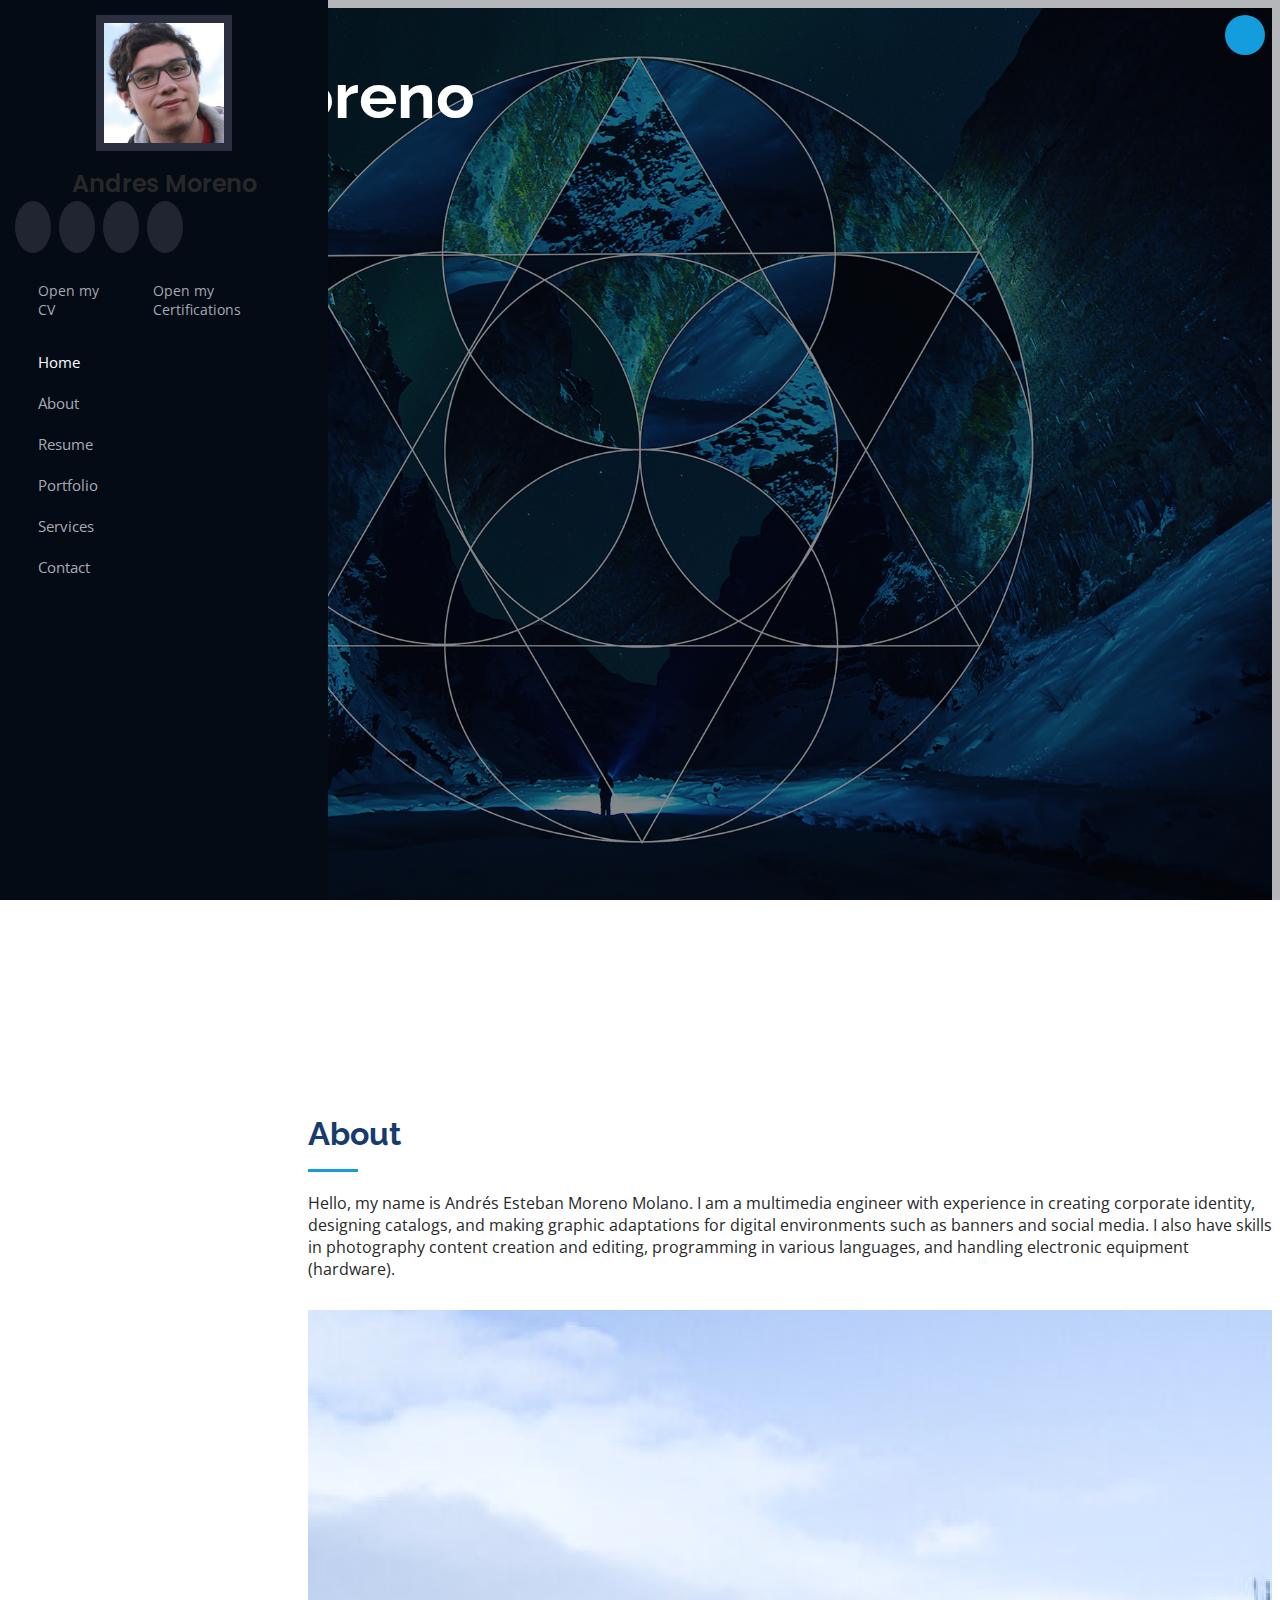
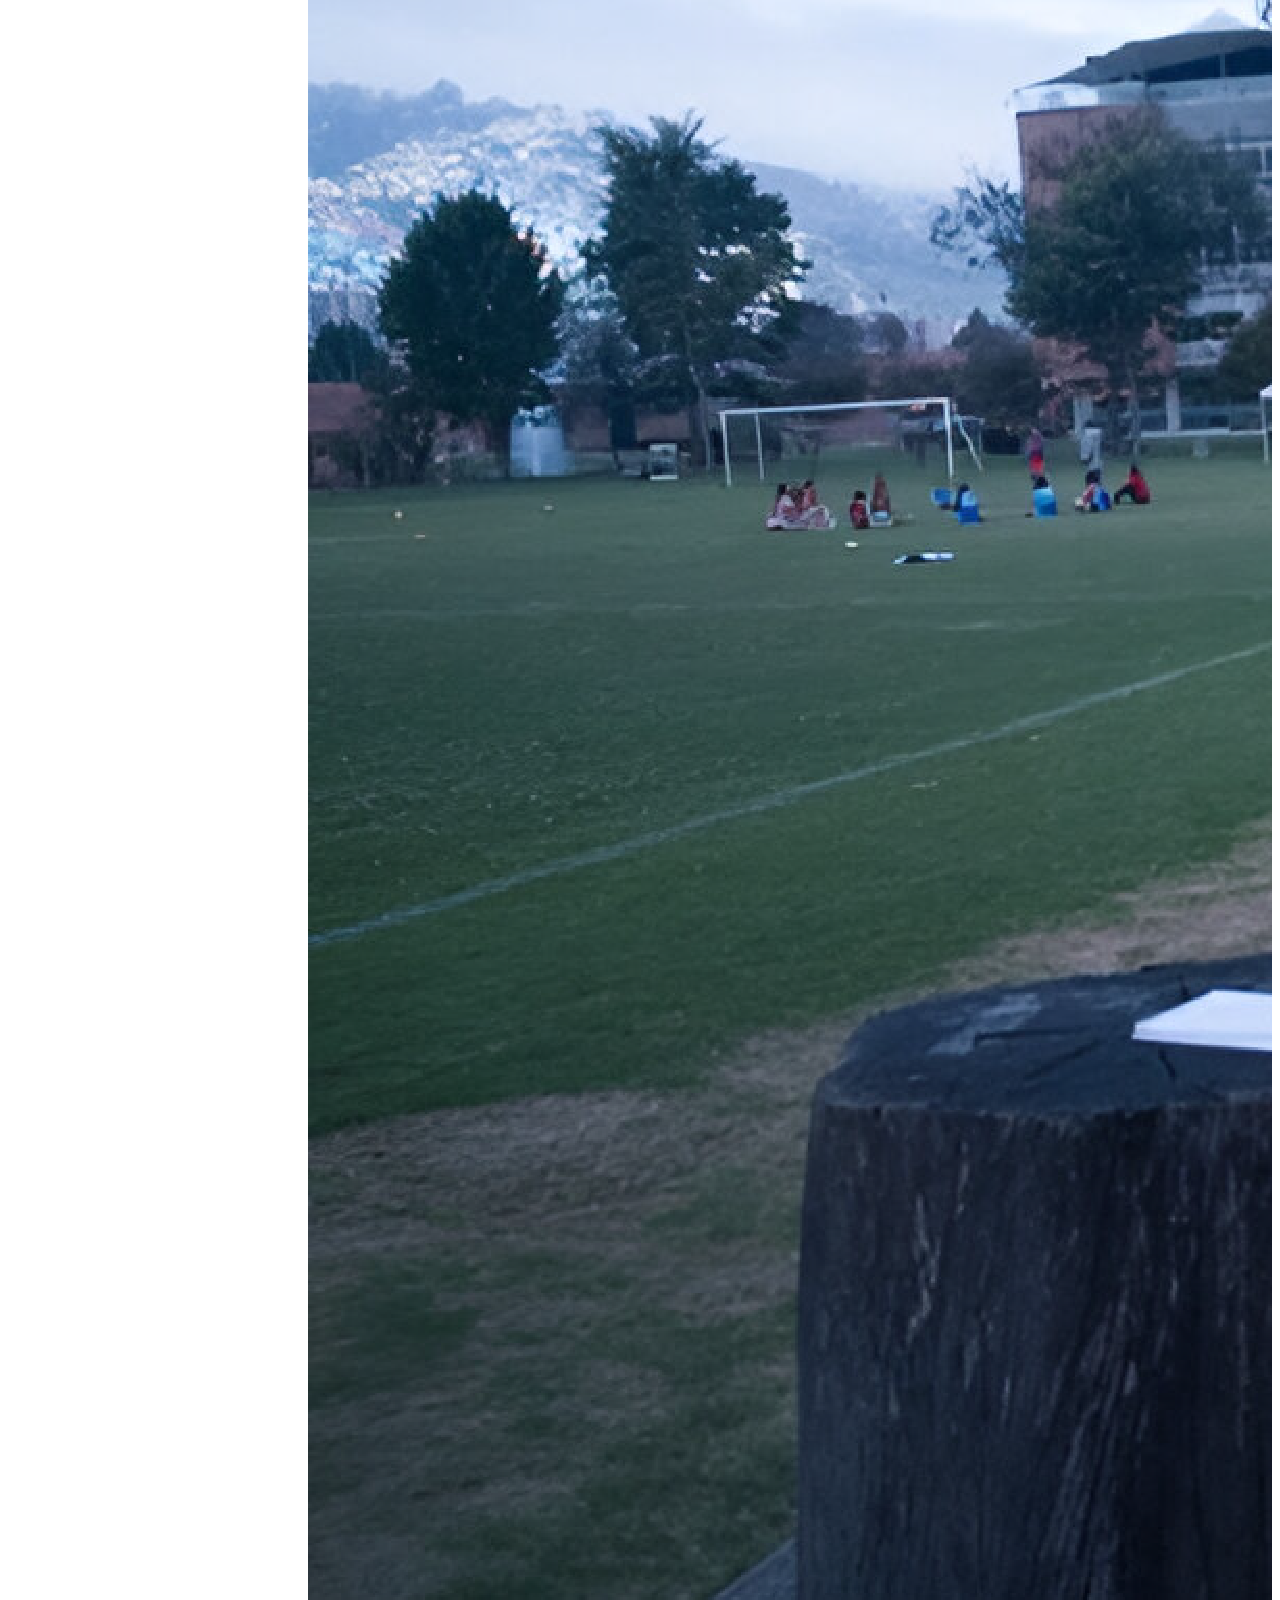
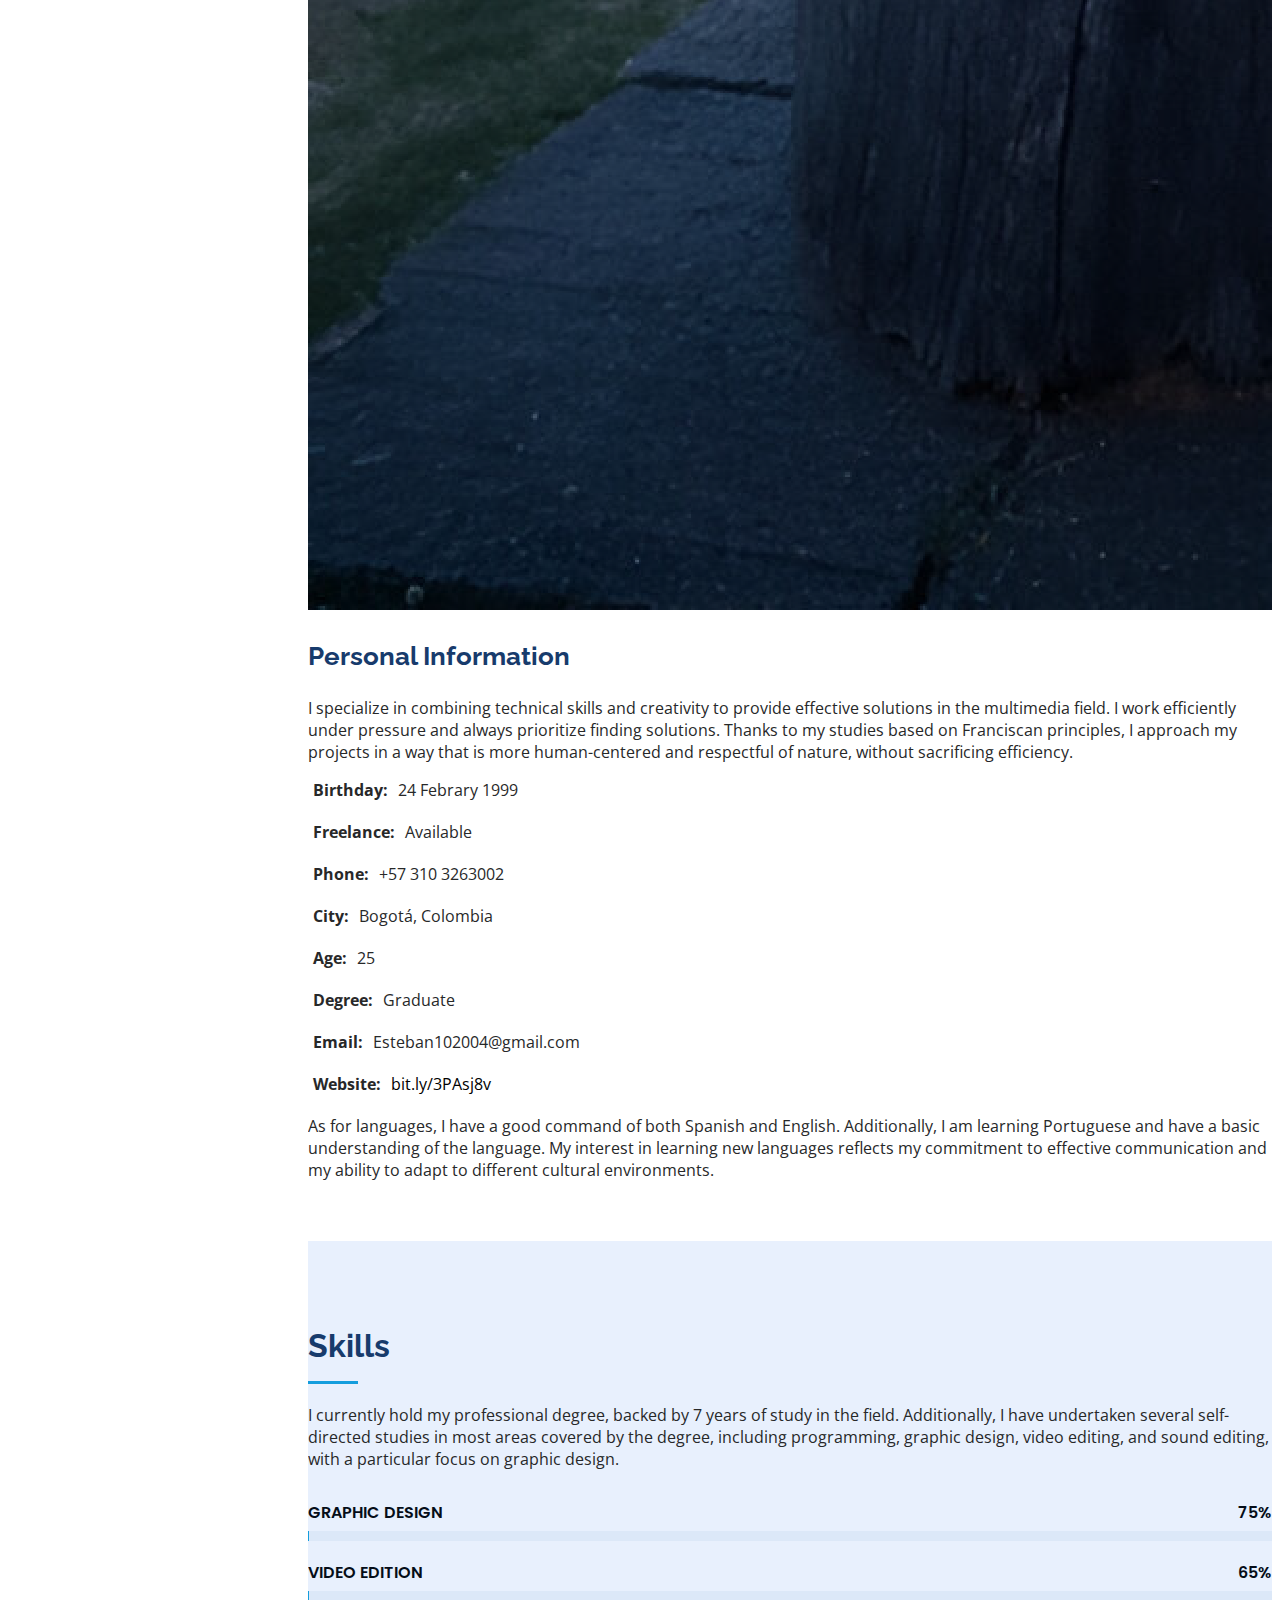
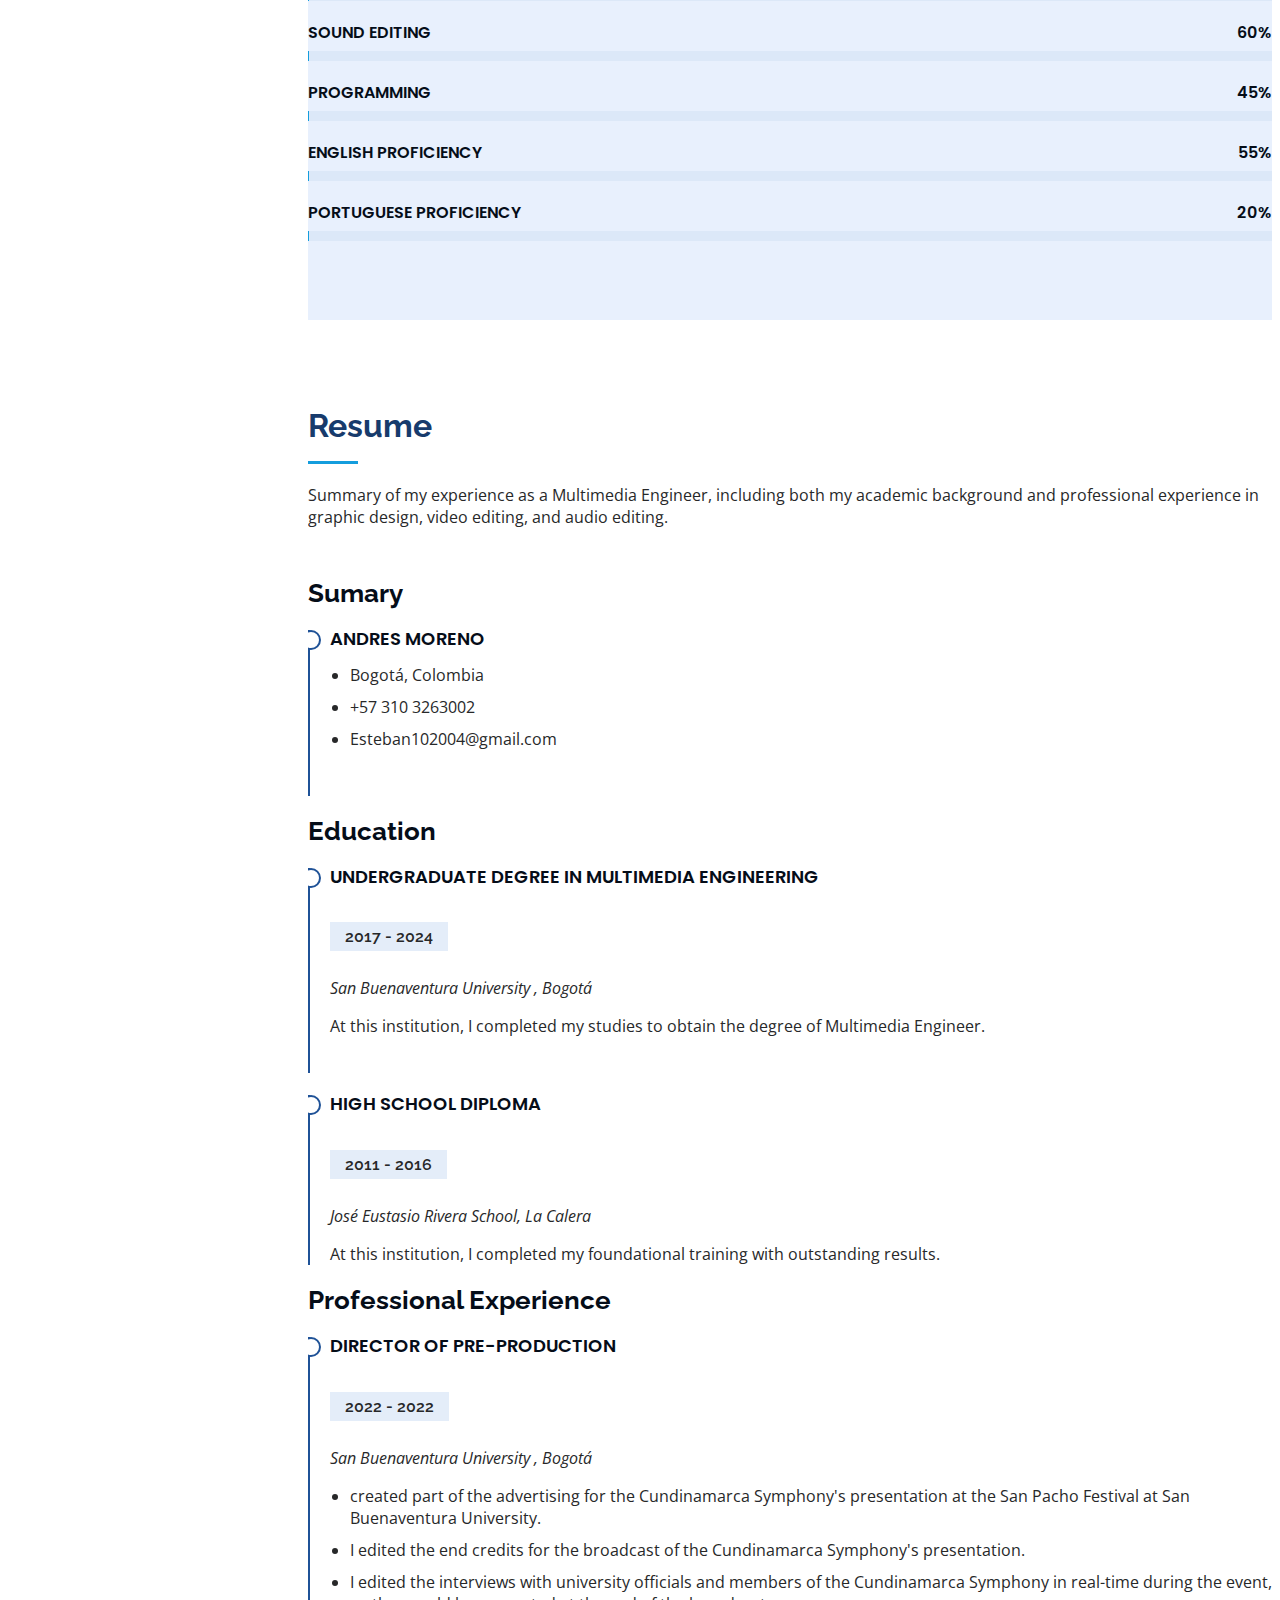
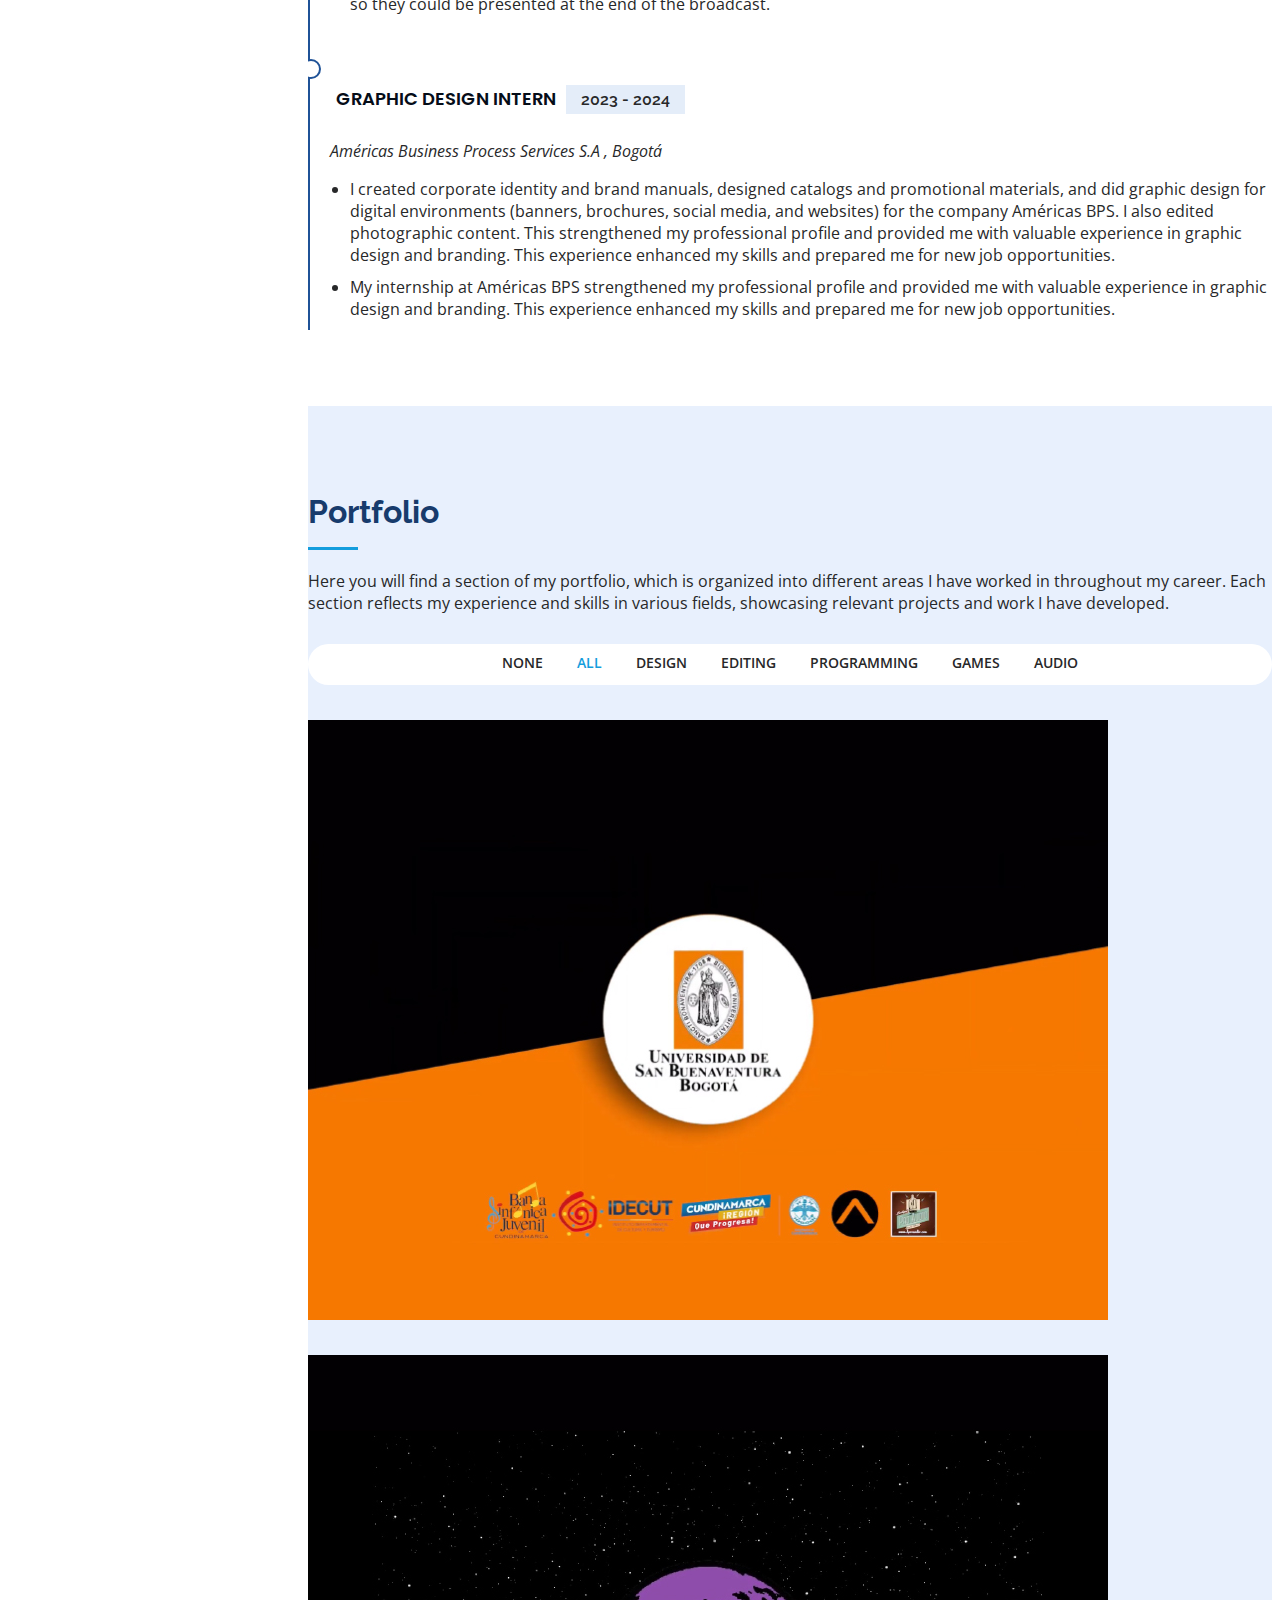
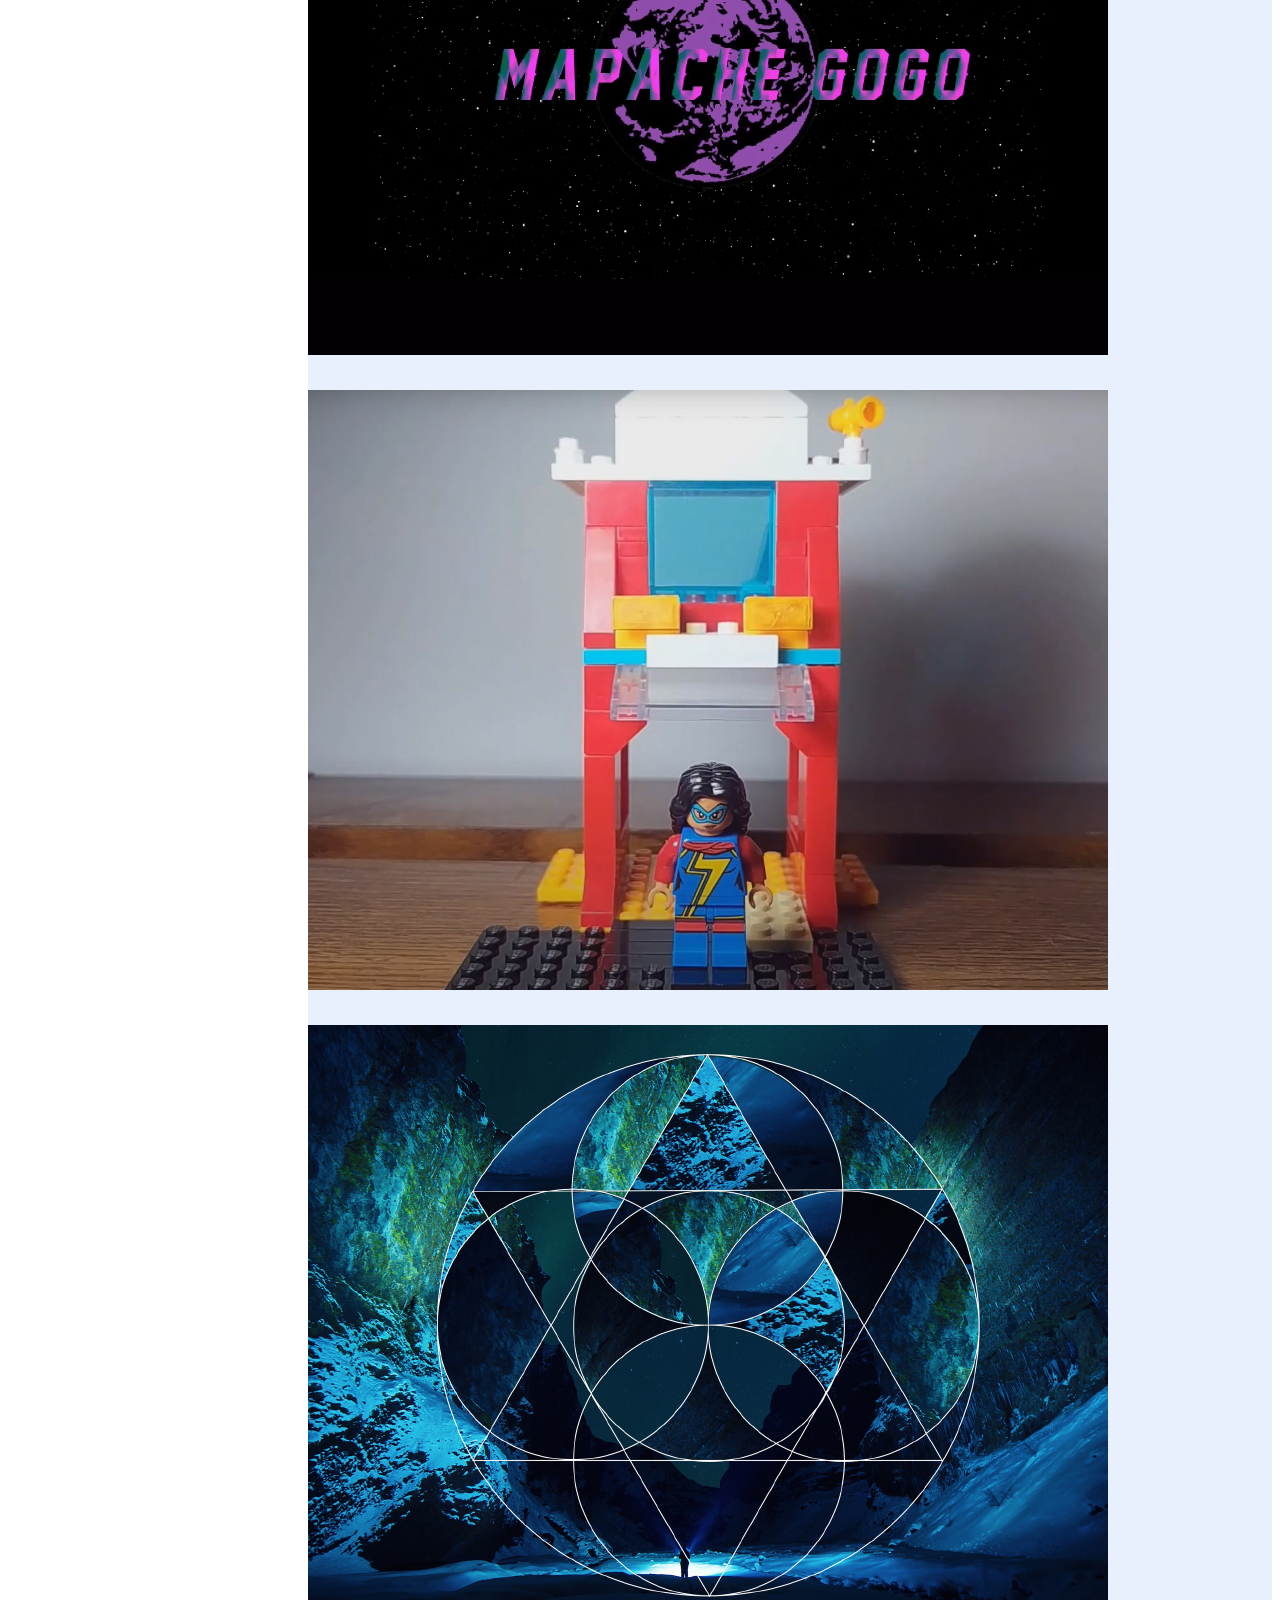
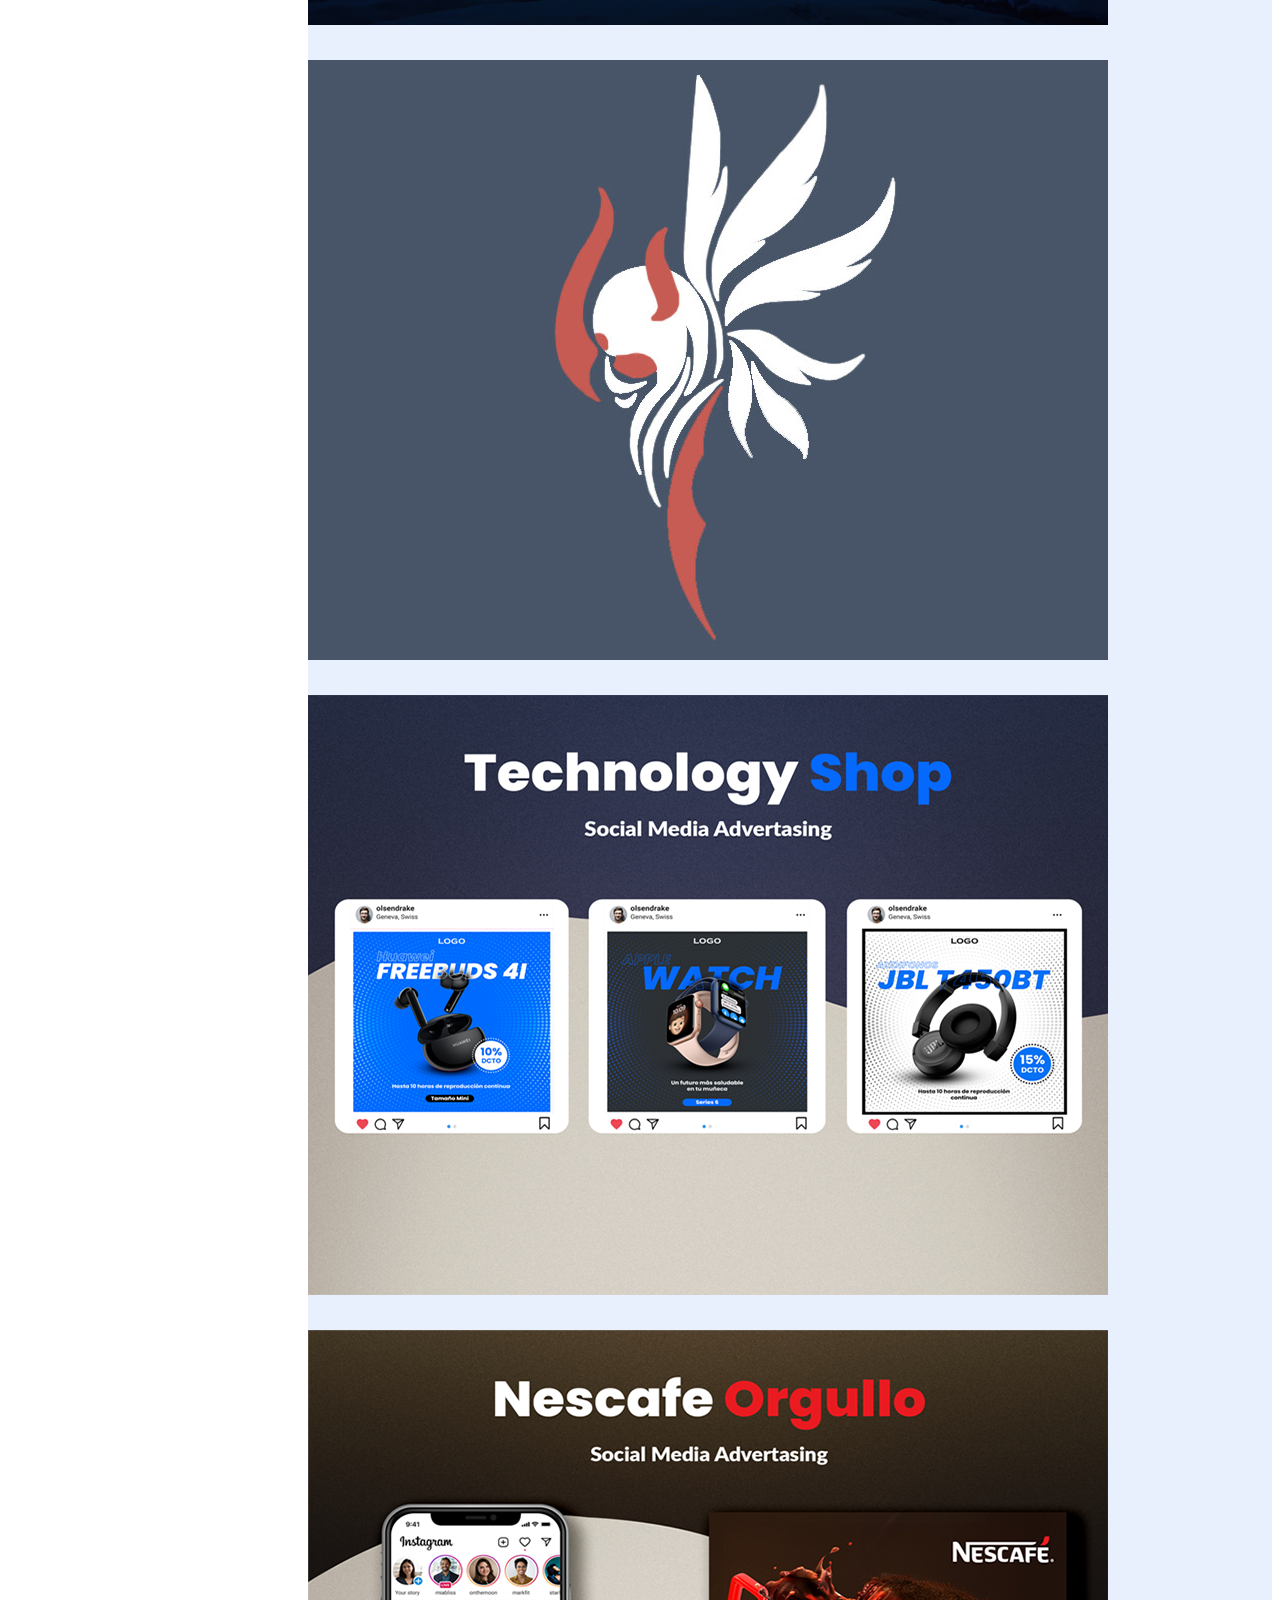
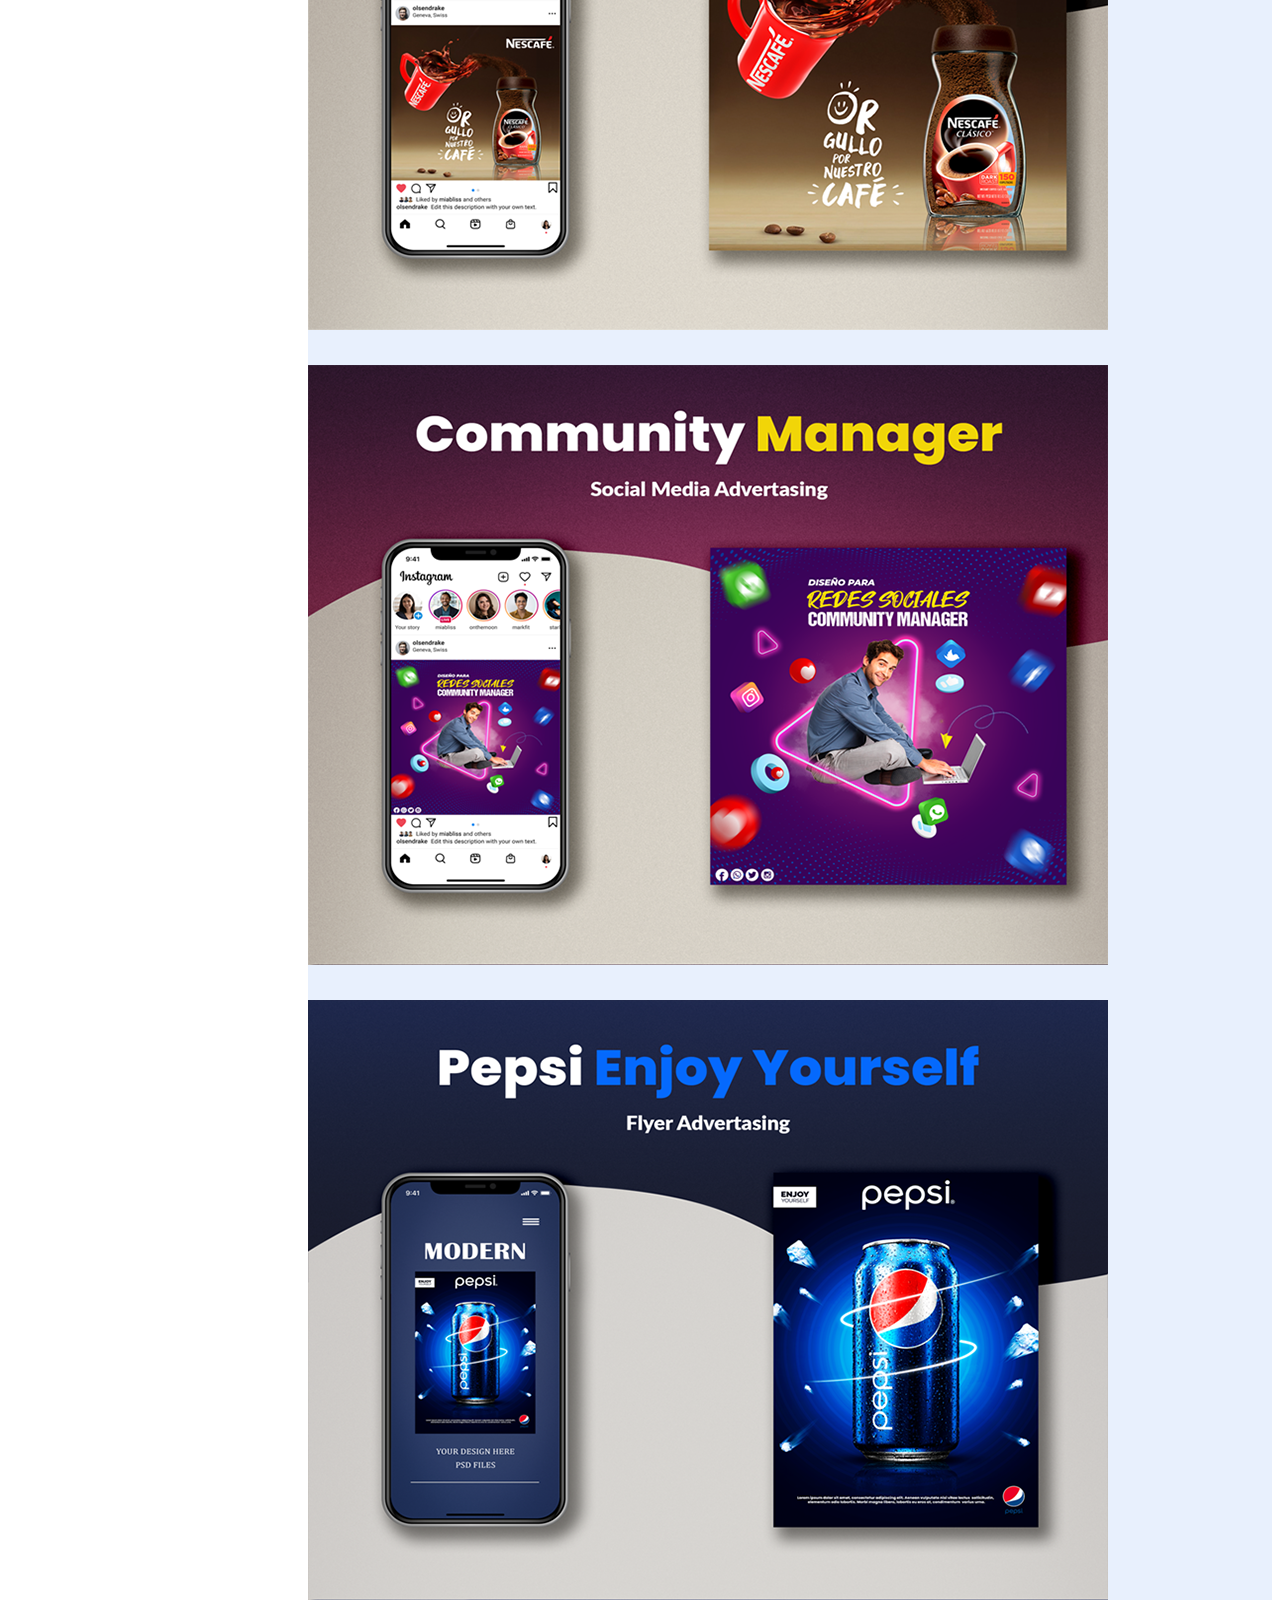
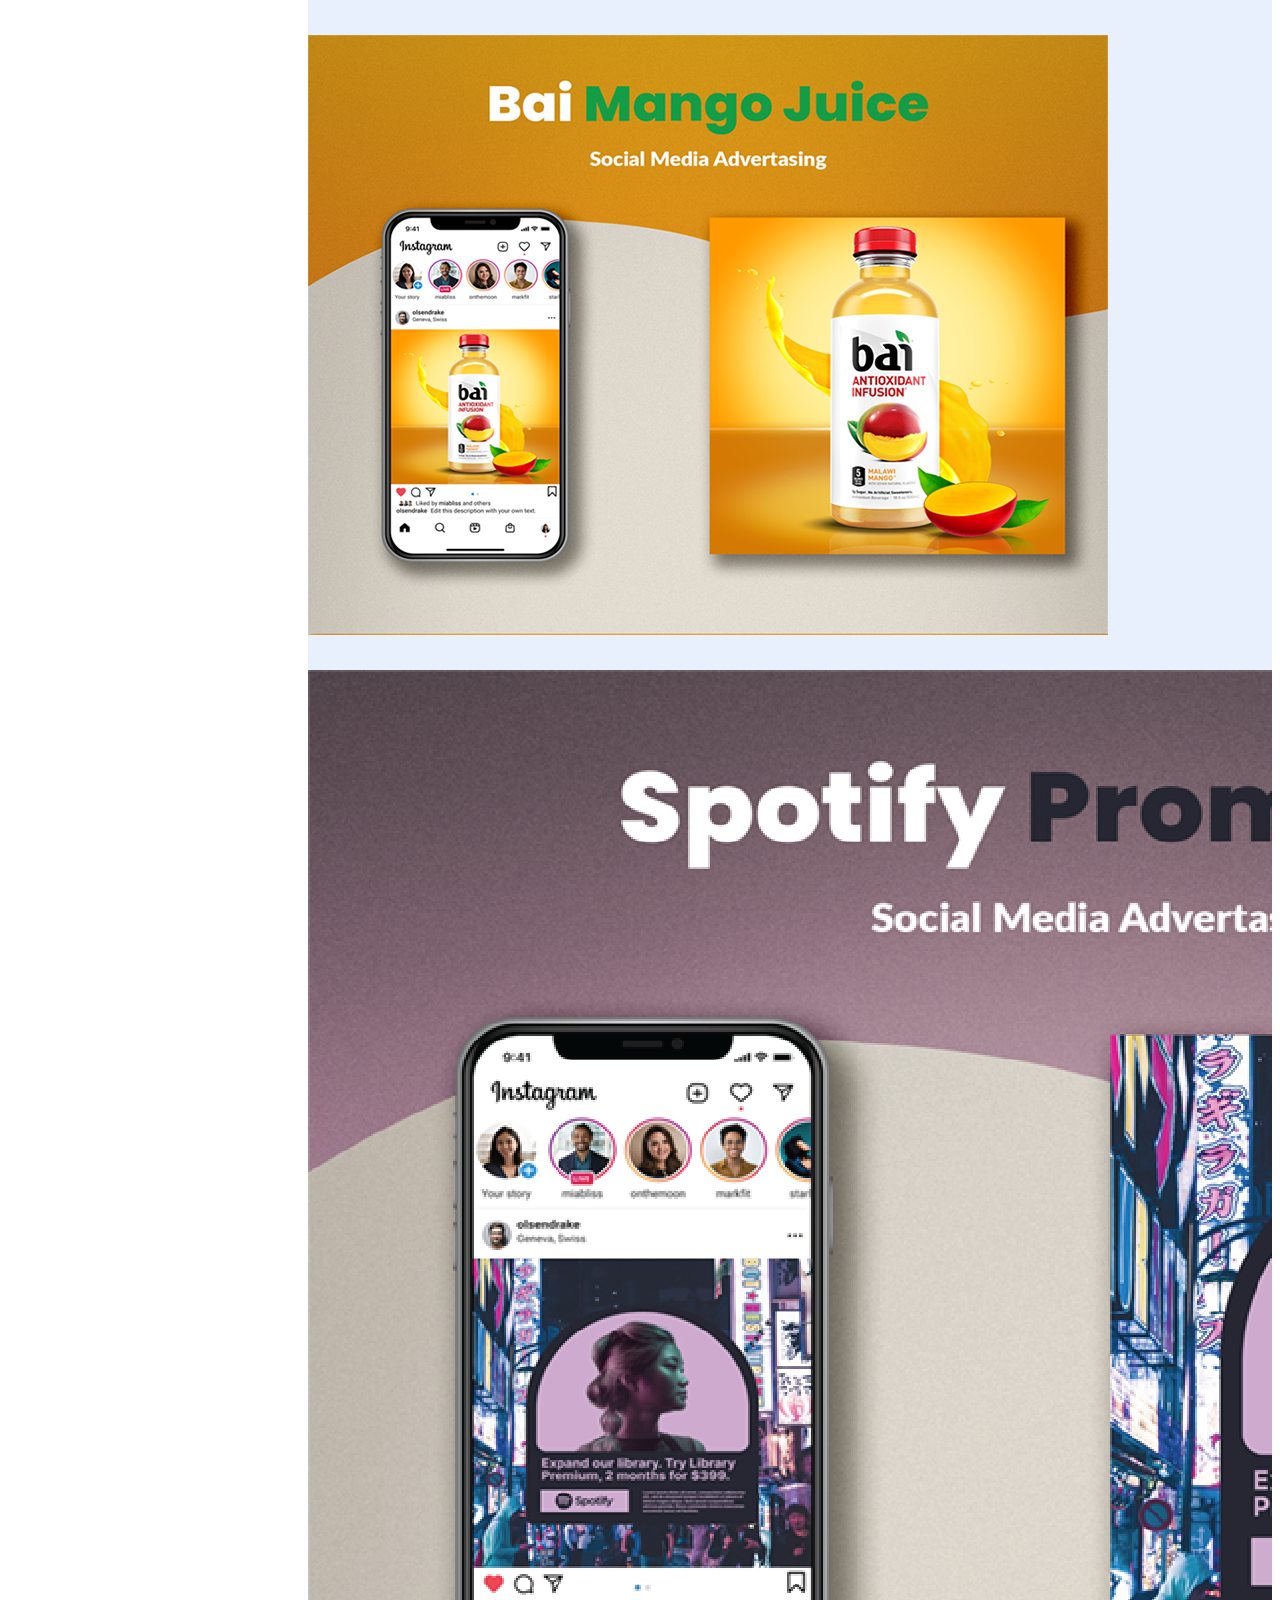
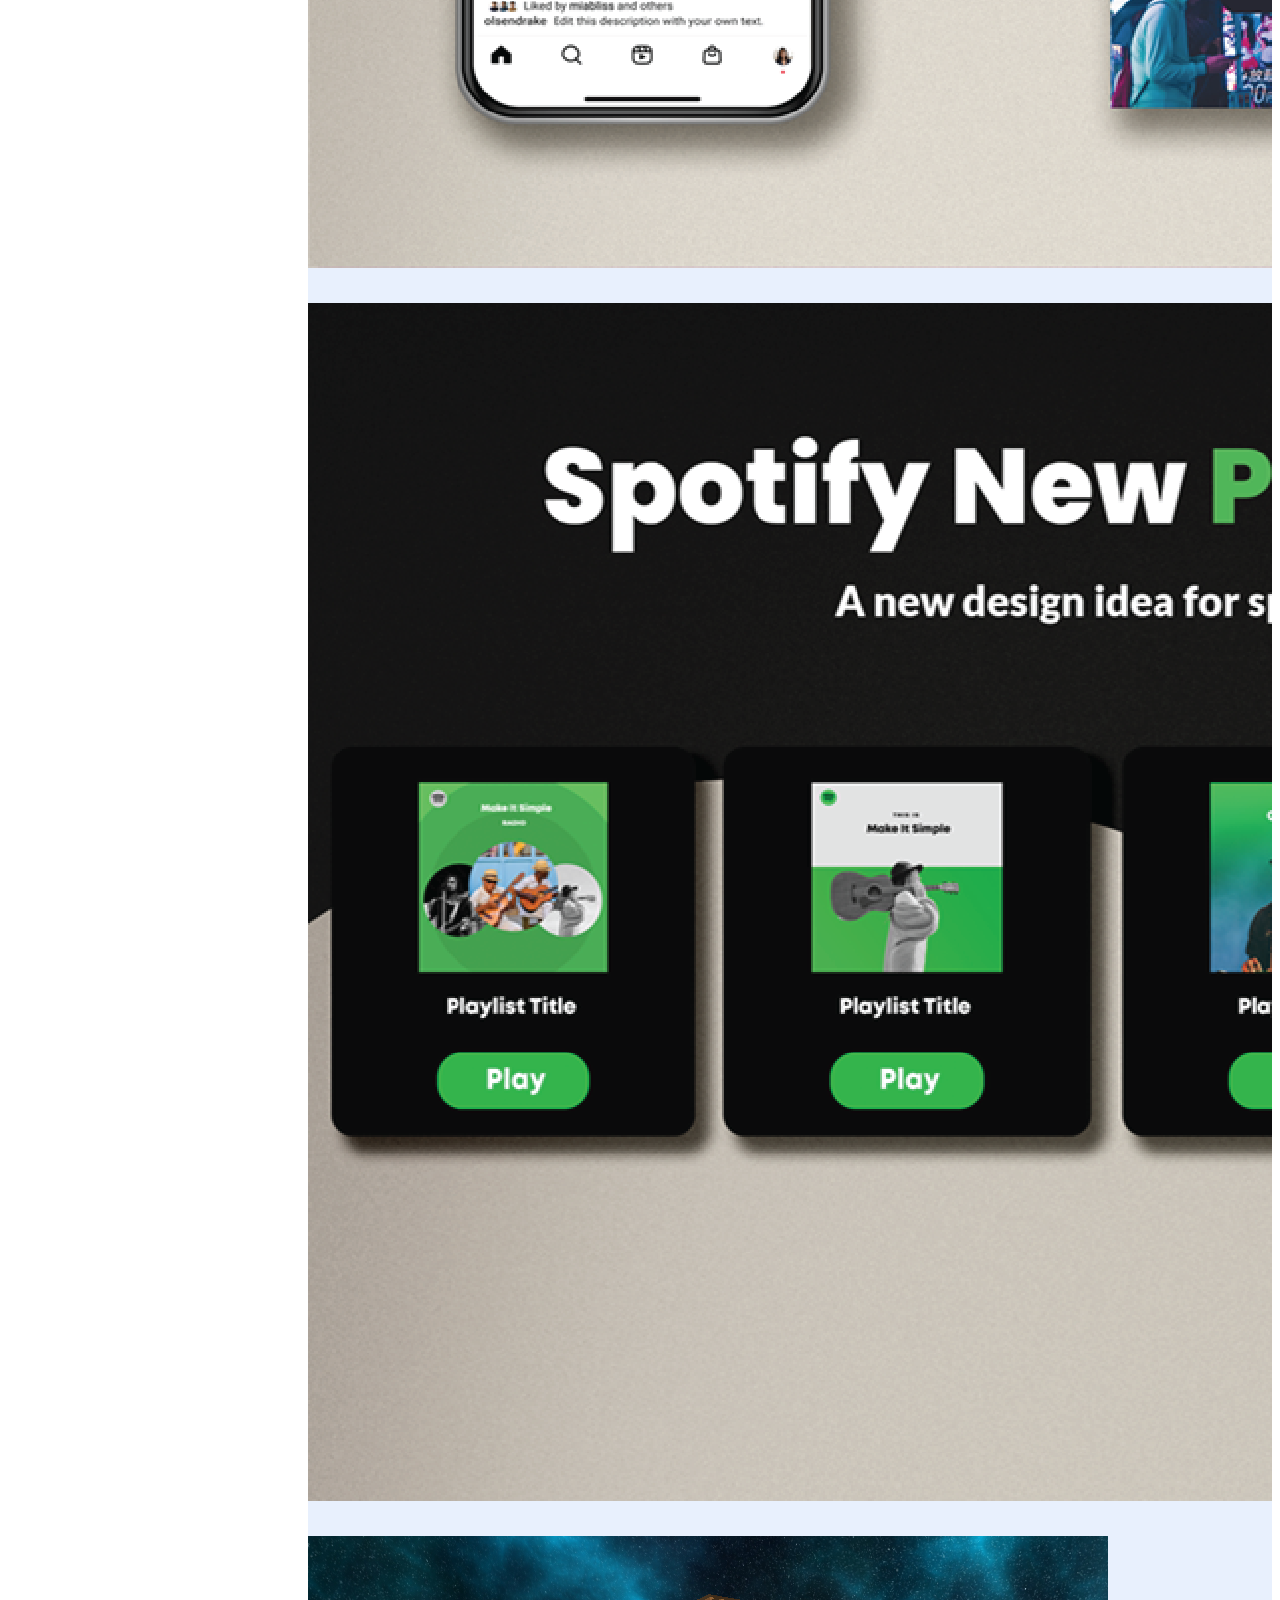
==== index.html @ f9353254 "Add files via upload" ====
<!DOCTYPE html>
<html lang="en">

<head>
  <meta charset="utf-8">
  <meta content="width=device-width, initial-scale=1.0" name="viewport">

  <title>Portafolio Andres Moreno</title>
  <meta content="" name="description">
  <meta content="" name="keywords">

  <!-- Favicons -->
  <link href="assets/img/favicon.png" rel="icon">
  <link href="assets/img/apple-touch-icon.png" rel="apple-touch-icon">

  <!-- Google Fonts -->
  <link
    href="https://fonts.googleapis.com/css?family=Open+Sans:300,300i,400,400i,600,600i,700,700i|Raleway:300,300i,400,400i,500,500i,600,600i,700,700i|Poppins:300,300i,400,400i,500,500i,600,600i,700,700i"
    rel="stylesheet">

  <!-- Vendor CSS Files -->
  <link href="assets/vendor/aos/aos.css" rel="stylesheet">
  <link href="assets/vendor/bootstrap/css/bootstrap.min.css" rel="stylesheet">
  <link href="assets/vendor/bootstrap-icons/bootstrap-icons.css" rel="stylesheet">
  <link href="assets/vendor/boxicons/css/boxicons.min.css" rel="stylesheet">
  <link href="assets/vendor/glightbox/css/glightbox.min.css" rel="stylesheet">
  <link href="assets/vendor/swiper/swiper-bundle.min.css" rel="stylesheet">

  <!-- Template Main CSS File -->
  <link href="assets/css/style.css" rel="stylesheet">


</head>

<body>

  <!-- ======= Mobile nav toggle button ======= -->
  <i class="bi bi-list mobile-nav-toggle d-xl-none"></i>

  <!-- ======= Header ======= -->
  <header id="header">
    <div class="d-flex flex-column">

      <div class="profile">
        <img src="assets/img/profile-img.jpg" alt="" class="img-fluid rounded-circle">
        <h1 class="text-light">Andres Moreno</h1>
        <div class="social-links mt-3 text-center">
          <a href="https://www.behance.net/andresmoreno76" target="_blank" class="laptop"><i
              class="bx bi-laptop"></i></a>
          <a href="https://www.artstation.com/andresmoreno16" target="_blank" class="artstation"><i
              class="bx bi-easel2-fill"></i></a>
          <a href="https://www.youtube.com/playlist?list=PLM_bha1iaGm2XLi24aRT6btiHNbcZhsaN" target="_blank"
            class="youtube"><i class="bx bi-youtube"></i></a>
          <a href="https://github.com/Moreno10794" target="_blank" class="sketchfab"><i class="bx bi-github"></i></a>
        </div>

        <div class="nav-menu">
          <ul>
            <div class="center">
              <li><a href="assets/Curriculum Vitae/Curriculum Vitae Andrés Moreno.pdf" target="_blank" class="btn btn-text"><i
                    class="bx bx-download"></i><span>Open my CV</span></a></li>
              <li><a href="assets/Certifications/Certifications Andrés Moreno.pdf" target="_blank"
                  class="btn btn-text"><i class="bx bx-info-circle"></i><span>Open my Certifications</span></a></li>
            </div>
          </ul>
        </div>




        <nav id="navbar" class="nav-menu navbar">
          <ul>
            <li><a href="#hero" class="nav-link scrollto active"><i class="bx bx-home"></i> <span>Home</span></a></li>
            <li><a href="#about" class="nav-link scrollto"><i class="bx bx-user"></i> <span>About</span></a></li>
            <li><a href="#resume" class="nav-link scrollto"><i class="bx bx-file-blank"></i> <span>Resume</span></a>
            </li>
            <li><a href="#portfolio" class="nav-link scrollto"><i class="bx bx-book-content"></i>
                <span>Portfolio</span></a></li>
            <li><a href="#services" class="nav-link scrollto"><i class="bx bx-server"></i> <span>Services</span></a>
            </li>
            <li><a href="#contact" class="nav-link scrollto"><i class="bx bx-envelope"></i> <span>Contact</span></a>
            </li>
          </ul>
        </nav>
        <!-- .nav-menu -->
      </div>

  </header>
  <!-- End Header -->

  <!-- ======= Hero Section ======= -->
  <section id="hero" class="d-flex flex-column justify-content-center align-items-center">
    <div class="hero-container" data-aos="fade-in">
      <h1>Andres Moreno</h1>
      <p>I'm a <span class="typed"
          data-typed-items="Multimedia Engineer, Graphic Designer, Video Editor, Audio Editor, Programmer, Creative Person"></span>
      </p>
    </div>
  </section>
  <!-- End Hero -->

  <main id="main">

    <!-- ======= About Section ======= -->
    <section id="about" class="about">
      <div class="container">

        <div class="section-title">
          <h2>About</h2>
          <p>Hello, my name is Andrés Esteban Moreno Molano. I am a multimedia engineer with experience in creating
            corporate identity, designing catalogs, and making graphic adaptations for digital environments such as
            banners and social media. I also have skills in photography content creation and editing, programming in
            various languages, and handling electronic equipment (hardware).</p>
        </div>

        <div class="row">
          <div class="col-lg-4" data-aos="fade-right">
            <img src="assets/img/profile2-img.png" class="img-fluid" alt="">
          </div>
          <div class="col-lg-8 pt-4 pt-lg-0 content" data-aos="fade-left">
            <h3>Personal Information</h3>
            <p class="fst-italic">

              I specialize in combining technical skills and creativity to provide effective solutions in the multimedia
              field. I work efficiently under pressure and always prioritize finding solutions. Thanks to my studies
              based on Franciscan principles, I approach my projects in a way that is more human-centered and respectful
              of nature, without sacrificing efficiency.
            </p>
            <div class="row">
              <div class="col-lg-6" style="margin-top: 3px;">
                <ul>
                  <li><i class="bi bi-chevron-right"></i> <strong>Birthday:</strong> <span>24 Febrary 1999</span></li>
                  <li><i class="bi bi-chevron-right"></i> <strong>Freelance:</strong> <span>Available</span></li>
                  <li><i class="bi bi-chevron-right"></i> <strong>Phone:</strong> <span>+57 310 3263002</span></li>
                  <li><i class="bi bi-chevron-right"></i> <strong>City:</strong> <span>Bogotá, Colombia</span></li>
                </ul>
              </div>
              <div class="col-lg-6" style="margin-left: -0px;margin-top: 3px;">
                <ul>
                  <li><i class="bi bi-chevron-right"></i> <strong>Age:</strong> <span>25</span></li>
                  <li><i class="bi bi-chevron-right"></i> <strong>Degree:</strong> <span>Graduate</span></li>
                  <li><i class="bi bi-chevron-right"></i> <strong>Email:</strong> <span>Esteban102004@gmail.com</span>
                  </li>
                  <li>
                    <i class="bi bi-chevron-right"></i>
                    <strong>Website:</strong>
                    <a href="https://bit.ly/3PAsj8v" class="blue-button" target="_blank">bit.ly/3PAsj8v</a>
                  </li>
                </ul>
              </div>
              <p class="fst-italic custom-margin">
                As for languages, I have a good command of both Spanish and English. Additionally, I am learning
                Portuguese and have a basic understanding of the language. My interest in learning new languages
                reflects my commitment to effective communication and my ability to adapt to different cultural
                environments.
              </p>
            </div>
          </div>
        </div>
    </section>
    <!-- End About Section -->

    <!-- ======= Skills Section ======= -->
    <section id="skills" class="skills section-bg">
      <div class="container">

        <div class="section-title">
          <h2>Skills</h2>
          <p>I currently hold my professional degree, backed by 7 years of study in the field. Additionally, I have
            undertaken several self-directed studies in most areas covered by the degree, including programming, graphic
            design, video editing, and sound editing, with a particular focus on graphic design.</p>
        </div>

        <div class="row skills-content">

          <div class="col-lg-6" data-aos="fade-up">

            <div class="progress">
              <span class="skill">Graphic design<i class="val">75%</i></span>
              <div class="progress-bar-wrap">
                <div class="progress-bar" role="progressbar" aria-valuenow="75" aria-valuemin="0" aria-valuemax="100">
                </div>
              </div>
            </div>

            <div class="progress">
              <span class="skill">Video edition<i class="val">65%</i></span>
              <div class="progress-bar-wrap">
                <div class="progress-bar" role="progressbar" aria-valuenow="65" aria-valuemin="0" aria-valuemax="100">
                </div>
              </div>
            </div>

            <div class="progress">
              <span class="skill">Sound editing<i class="val">60%</i></span>
              <div class="progress-bar-wrap">
                <div class="progress-bar" role="progressbar" aria-valuenow="60" aria-valuemin="0" aria-valuemax="100">
                </div>
              </div>
            </div>
          </div>

          <div class="col-lg-6" data-aos="fade-up" data-aos-delay="100">

            <div class="progress">
              <span class="skill">Programming<i class="val">45%</i></span>
              <div class="progress-bar-wrap">
                <div class="progress-bar" role="progressbar" aria-valuenow="40" aria-valuemin="0" aria-valuemax="100">
                </div>
              </div>
            </div>

            <div class="progress">
              <span class="skill">English Proficiency<i class="val">55%</i></span>
              <div class="progress-bar-wrap">
                <div class="progress-bar" role="progressbar" aria-valuenow="70" aria-valuemin="0" aria-valuemax="100">
                </div>
              </div>
            </div>

            <div class="progress">
              <span class="skill">Portuguese Proficiency<i class="val">20%</i></span>
              <div class="progress-bar-wrap">
                <div class="progress-bar" role="progressbar" aria-valuenow="35" aria-valuemin="0" aria-valuemax="100">
                </div>
              </div>
            </div>
          </div>
        </div>
      </div>

    </section>
    <!-- End Skills Section -->

    <!-- ======= Resume Section ======= -->
    <section id="resume" class="resume">
      <div class="container">

        <div class="section-title">
          <h2>Resume</h2>
          <p>Summary of my experience as a Multimedia Engineer, including both my academic background and professional
            experience in graphic design, video editing, and audio editing.</p>
        </div>

        <div class="row">
          <div class="col-lg-6" data-aos="fade-up">
            <h3 class="resume-title">Sumary</h3>
            <div class="resume-item pb-0">
              <h4>Andres Moreno</h4>
              <ul>
                <li>Bogotá, Colombia</li>
                <li>+57 310 3263002</li>
                <li>Esteban102004@gmail.com</li>
              </ul>
            </div>

            <h3 class="resume-title">Education</h3>
            <div class="resume-item">
              <h4>UNDERGRADUATE DEGREE IN MULTIMEDIA ENGINEERING</h4>
              <h5>2017 - 2024</h5>
              <p><em>San Buenaventura University , Bogotá</em></p>
              <p>At this institution, I completed my studies to obtain the degree of Multimedia Engineer.</p>
            </div>

            <div class="resume-item">
              <h4>High School Diploma</h4>
              <h5>2011 - 2016</h5>
              <p><em>José Eustasio Rivera School, La Calera</em></p>
              <p>At this institution, I completed my foundational training with outstanding results.</p>
            </div>
          </div>

          <div class="col-lg-6" data-aos="fade-up">
            <h3 class="resume-title">Professional Experience</h3>
            <div class="resume-item">
              <h4>Director of Pre-Production</h4>
              <h5>2022 - 2022</h5>
              <p><em>San Buenaventura University , Bogotá</em></p>
              <ul>
                <li> created part of the advertising for the Cundinamarca Symphony's presentation at the San Pacho
                  Festival at San Buenaventura University.</li>
                <li>I edited the end credits for the broadcast of the Cundinamarca Symphony's presentation.
                </li>
                <li>I edited the interviews with university officials and members of the Cundinamarca Symphony in
                  real-time during the event, so they could be presented at the end of the broadcast.</li>
              </ul>
            </div>

            <div class="resume-item">
              <button type="button" class="blue-button"
                onclick="window.open('assets/Internships/Internship Certificate for Andrés Moreno.pdf', '_blank')">
                <h4>Graphic Design Intern</h4>
              </button>
              <h5>2023 - 2024</h5>
              <p><em>Américas Business Process Services S.A , Bogotá</em></p>
              <ul>
                <li>
                  I created corporate identity and brand manuals, designed catalogs and promotional materials, and did
                  graphic design for digital environments (banners, brochures, social media, and websites) for the
                  company Américas BPS. I also edited photographic content. This strengthened my professional profile
                  and provided me with valuable experience in graphic design and branding. This experience enhanced my
                  skills and prepared me for new job opportunities.
                </li>
                <li>
                  My internship at Américas BPS strengthened my professional profile and provided me with valuable
                  experience in graphic design and branding. This experience enhanced my skills and prepared me for new
                  job opportunities.
                </li>
              </ul>
            </div>
          </div>
        </div>

    </section>
    <!-- End Resume Section -->

    <!-- ======= Portfolio Section ======= -->
    <section id="portfolio" class="portfolio section-bg">
      <div class="container">

        <div class="section-title">
          <h2>Portfolio</h2>
          <p>
            Here you will find a section of my portfolio, which is organized into different areas I have worked in
            throughout my career. Each section reflects my experience and skills in various fields, showcasing relevant
            projects and work I have developed.</p>
        </div>

        <div class="row" data-aos="fade-up">
          <div class="col-lg-12 d-flex justify-content-center">
            <ul id="portfolio-flters">

              <li data-filter=".filter-none">None</li>
              <li data-filter="*" class="filter-active">All</li>
              <li data-filter=".filter-diseño">Design</li>
              <li data-filter=".filter-edicion">Editing</li>
              <li data-filter=".filter-programacion">Programming</li>
              <li data-filter=".filter-juego">Games</li>
              <li data-filter=".filter-audio">Audio</li>


            </ul>
          </div>
        </div>

        <!-- ======= Portfolio Editing ======= -->

        <div class="row portfolio-container" data-aos="fade-up" data-aos-delay="100">

          <div class="col-lg-4 col-md-6 portfolio-item filter-edition">
            <div class="portfolio-wrap">
              <img src="assets/img/portfolio/portfolio-1.jpg" class="img-fluid" alt="">
              <div class="portfolio-links">
                <a href="assets/img/portfolio/portfolio-1.jpg" data-gallery="portfolioGallery"
                  class="portfolio-lightbox"
                  title="Interviews with members of the youth symphony of Cundinamarca, San Pacho 2022"><i
                    class="bx bx-plus"></i></a>
                <a href="https://www.youtube.com/watch?v=_6zgL6iGEyg" title="More Details"><i
                    class="bx bx-link"></i></a>
              </div>
            </div>
          </div>

          <div class="col-lg-4 col-md-6 portfolio-item filter-edition">
            <div class="portfolio-wrap">
              <img src="assets/img/portfolio/portfolio-2.jpg" class="img-fluid" alt="">
              <div class="portfolio-links">
                <a href="assets/img/portfolio/portfolio-2.jpg" data-gallery="portfolioGallery"
                  class="portfolio-lightbox" title="Mapache GOGO (Animation)"><i class="bx bx-plus"></i></a>
                <a href="https://vimeo.com/480500529" title="More Details"><i class="bx bx-link"></i></a>
              </div>
            </div>
          </div>

          <div class="col-lg-4 col-md-6 portfolio-item filter-edition">
            <div class="portfolio-wrap">
              <img src="assets/img/portfolio/portfolio-3.jpg" class="img-fluid" alt="">
              <div class="portfolio-links">
                <a href="assets/img/portfolio/portfolio-3.jpg" data-gallery="portfolioGallery"
                  class="portfolio-lightbox" title="Stopmotion Legos"><i class="bx bx-plus"></i></a>
                <a href="https://www.youtube.com/watch?v=LNaUB39L1JU" title="More Details"><i
                    class="bx bx-link"></i></a>
              </div>
            </div>
          </div>

          <!-- ======= Portfolio Design ======= -->

          <div class="col-lg-4 col-md-6 portfolio-item filter-design">
            <div class="portfolio-wrap">
              <img src="assets/img/portfolio/portfolio-4.jpg" class="img-fluid" alt="">
              <div class="portfolio-links">
                <a href="assets/img/portfolio/portfolio-4.jpg" data-gallery="portfolioGallery"
                  class="portfolio-lightbox" title="Luzzet"><i class="bx bx-plus"></i></a>
                <a href="https://www.artstation.com/artwork/LeAKrw" title="More Details"><i class="bx bx-link"></i></a>
              </div>
            </div>
          </div>

          <div class="col-lg-4 col-md-6 portfolio-item filter-design">
            <div class="portfolio-wrap">
              <img src="assets/img/portfolio/portfolio-5.jpg" class="img-fluid" alt="">
              <div class="portfolio-links">
                <a href="assets/img/portfolio/portfolio-5.jpg" data-gallery="portfolioGallery"
                  class="portfolio-lightbox" title="Mega Absol Colors"><i class="bx bx-plus"></i></a>
                <a href="https://www.artstation.com/artwork/JeAmQn" title="More Details"><i class="bx bx-link"></i></a>
              </div>
            </div>
          </div>

          <div class="col-lg-4 col-md-6 portfolio-item filter-design">
            <div class="portfolio-wrap">
              <img src="assets/img/portfolio/portfolio-6.png" class="img-fluid" alt="">
              <div class="portfolio-links">
                <a href="assets/img/portfolio/portfolio-6.png" data-gallery="portfolioGallery"
                  class="portfolio-lightbox" title="Social Media - Technology Shop"><i class="bx bx-plus"></i></a>
                <a href="https://www.behance.net/gallery/176543427/Social-Media-Technology-Shop" title="More Details"><i
                    class="bx bx-link"></i></a>
              </div>
            </div>
          </div>

          <div class="col-lg-4 col-md-6 portfolio-item filter-design">
            <div class="portfolio-wrap">
              <img src="assets/img/portfolio/portfolio-7.png" class="img-fluid" alt="">
              <div class="portfolio-links">
                <a href="assets/img/portfolio/portfolio-7.png" data-gallery="portfolioGallery"
                  class="portfolio-lightbox" title="Social Media - Nescafe Orgullo"><i class="bx bx-plus"></i></a>
                <a href="https://www.behance.net/gallery/176608461/Social-Media-Nescafe-Orgullo" title="More Details"><i
                    class="bx bx-link"></i></a>
              </div>
            </div>
          </div>

          <div class="col-lg-4 col-md-6 portfolio-item filter-design">
            <div class="portfolio-wrap">
              <img src="assets/img/portfolio/portfolio-8.png" class="img-fluid" alt="">
              <div class="portfolio-links">
                <a href="assets/img/portfolio/portfolio-8.png" data-gallery="portfolioGallery"
                  class="portfolio-lightbox" title="Social Media - Community Manager Course"><i
                    class="bx bx-plus"></i></a>
                <a href="https://www.behance.net/gallery/176630803/Social-Media-Community-Manger-Course"
                  title="More Details"><i class="bx bx-link"></i></a>
              </div>
            </div>
          </div>

          <div class="col-lg-4 col-md-6 portfolio-item filter-design">
            <div class="portfolio-wrap">
              <img src="assets/img/portfolio/portfolio-9.png" class="img-fluid" alt="">
              <div class="portfolio-links">
                <a href="assets/img/portfolio/portfolio-9.png" data-gallery="portfolioGallery"
                  class="portfolio-lightbox" title="Flyer Advertising - Pepsi Enjoy Yourself"><i
                    class="bx bx-plus"></i></a>
                <a href="https://www.behance.net/gallery/176626489/Flyer-Advertasing-Pepsi-Enjoy-Yourself"
                  title="More Details"><i class="bx bx-link"></i></a>
              </div>
            </div>
          </div>

          <div class="col-lg-4 col-md-6 portfolio-item filter-design">
            <div class="portfolio-wrap">
              <img src="assets/img/portfolio/portfolio-10.png" class="img-fluid" alt="">
              <div class="portfolio-links">
                <a href="assets/img/portfolio/portfolio-10.png" data-gallery="portfolioGallery"
                  class="portfolio-lightbox" title="Social Media - Bai Mango Juice"><i class="bx bx-plus"></i></a>
                <a href="https://www.behance.net/gallery/176634953/Social-Media-Bai-Mango-Juice" title="More Details"><i
                    class="bx bx-link"></i></a>
              </div>
            </div>
          </div>

          <div class="col-lg-4 col-md-6 portfolio-item filter-design">
            <div class="portfolio-wrap">
              <img src="assets/img/portfolio/portfolio-11.png" class="img-fluid" alt="">
              <div class="portfolio-links">
                <a href="assets/img/portfolio/portfolio-11.png" data-gallery="portfolioGallery"
                  class="portfolio-lightbox" title="Social Media - Spotify Promotion"><i class="bx bx-plus"></i></a>
                <a href="https://www.behance.net/gallery/176790631/Social-Media-Spotify-Promotion"
                  title="More Details"><i class="bx bx-link"></i></a>
              </div>
            </div>
          </div>

          <div class="col-lg-4 col-md-6 portfolio-item filter-design">
            <div class="portfolio-wrap">
              <img src="assets/img/portfolio/portfolio-12.png" class="img-fluid" alt="">
              <div class="portfolio-links">
                <a href="assets/img/portfolio/portfolio-12.png" data-gallery="portfolioGallery"
                  class="portfolio-lightbox" title="A new design idea for Spotify - Spotify new playlists"><i
                    class="bx bx-plus"></i></a>
                <a href="https://www.behance.net/gallery/179562435/A-new-design-idea-for-spotify-Spotify-new-playlists-1"
                  title="More Details"><i class="bx bx-link"></i></a>
              </div>
            </div>
          </div>

          <!-- ======= Portfolio Programming ======= -->

          <div class="col-lg-4 col-md-6 portfolio-item filter-programming">
            <div class="portfolio-wrap">
              <img src="assets/img/portfolio/portfolio-13.jpg" class="img-fluid" alt="">
              <div class="portfolio-links">
                <a href="assets/img/portfolio/portfolio-13.jpg" data-gallery="portfolioGallery"
                  class="portfolio-lightbox" title="Maze Threejs"><i class="bx bx-plus"></i></a>
                <a href="https://moreno10794.github.io/Laberinto-threejs/" title="More Details"><i
                    class="bx bx-link"></i></a>
              </div>
            </div>
          </div>

          <div class="col-lg-4 col-md-6 portfolio-item filter-programming">
            <div class="portfolio-wrap">
              <img src="assets/img/portfolio/portfolio-14.jpg" class="img-fluid" alt="">
              <div class="portfolio-links">
                <a href="assets/img/portfolio/portfolio-14.jpg" data-gallery="portfolioGallery"
                  class="portfolio-lightbox" title="Casino Scene Threejs"><i class="bx bx-plus"></i></a>
                <a href="https://moreno10794.github.io/Escena-Casino-/" title="More Details"><i
                    class="bx bx-link"></i></a>
              </div>
            </div>
          </div>

          <div class="col-lg-4 col-md-6 portfolio-item filter-programming">
            <div class="portfolio-wrap">
              <img src="assets/img/portfolio/portfolio-15.jpg" class="img-fluid" alt="">
              <div class="portfolio-links">
                <a href="assets/img/portfolio/portfolio-15.jpg" data-gallery="portfolioGallery"
                  class="portfolio-lightbox" title="Solar System Scene Threejs"><i class="bx bx-plus"></i></a>
                <a href="https://moreno10794.github.io/Escena-sistema-solar/" title="More Details"><i
                    class="bx bx-link"></i></a>
              </div>
            </div>
          </div>

          <!-- ======= Portfolio Games ======= -->

          <div class="col-lg-4 col-md-6 portfolio-item filter-game">
            <div class="portfolio-wrap">
              <img src="assets/img/portfolio/portfolio-16.jpg" class="img-fluid" alt="">
              <div class="portfolio-links">
                <a href="assets/img/portfolio/portfolio-16.jpg" data-gallery="portfolioGallery"
                  class="portfolio-lightbox" title="Racing Game in Unity"><i class="bx bx-plus"></i></a>
                <a href="https://www.youtube.com/watch?v=mbbO9Pq02tg" title="More Details"><i
                    class="bx bx-link"></i></a>
              </div>
            </div>
          </div>

          <div class="col-lg-4 col-md-6 portfolio-item filter-game">
            <div class="portfolio-wrap">
              <img src="assets/img/portfolio/portfolio-17.jpg" class="img-fluid" alt="">
              <div class="portfolio-links">
                <a href="assets/img/portfolio/portfolio-17.jpg" data-gallery="portfolioGallery"
                  class="portfolio-lightbox" title="Zombie Game in Unity"><i class="bx bx-plus"></i></a>
                <a href="https://www.youtube.com/watch?v=zCNLOcVdN10" title="More Details"><i
                    class="bx bx-link"></i></a>
              </div>
            </div>
          </div>

          <div class="col-lg-4 col-md-6 portfolio-item filter-game">
            <div class="portfolio-wrap">
              <img src="assets/img/portfolio/portfolio-18.jpg" class="img-fluid" alt="">
              <div class="portfolio-links">
                <a href="assets/img/portfolio/portfolio-18.jpg" data-gallery="portfolioGallery"
                  class="portfolio-lightbox" title="Flappy Bird - Phaser 2"><i class="bx bx-plus"></i></a>
                <a href="https://www.youtube.com/watch?v=614VL2cpbIE" title="More Details"><i
                    class="bx bx-link"></i></a>
              </div>
            </div>
          </div>

          <!-- ======= Portfolio Audio ======= -->

          <div class="col-lg-4 col-md-6 portfolio-item filter-audio">
            <div class="portfolio-wrap">
              <img src="assets/img/portfolio/portfolio-19.jpg" class="img-fluid" alt="">
              <div class="portfolio-links">
                <a href="assets/img/portfolio/portfolio-19.jpg" data-gallery="portfolioGallery"
                  class="portfolio-lightbox" title="Radio Theater Project"><i class="bx bx-plus"></i></a>
                <a href="https://soundcloud.com/radio_teatro_project" title="More Details"><i
                    class="bx bx-link"></i></a>
              </div>
            </div>
          </div>
        </div>
      </div>
    </section>

    <!-- End Portfolio Section -->


    <!-- ======= Services Section ======= -->
    <section id="services" class="services">
      <div class="container">

        <div class="section-title">
          <h2>Services</h2>
          <p>These are the programs with which I have the most experience, as I have extensively used them in carrying
            out my projects. Each of them has been fundamental in developing my skills and executing various tasks in my
            work.</p>
        </div>

        <div class="row">
          <div class="col-lg-4 col-md-6 icon-box" data-aos="fade-up">
            <div class="icon"><i class="bi bi-brush"></i></div>
            <h4 class="title">Adobe Photoshop</h4>
            <p class="description">Used for image editing, photo manipulation, and creating graphic designs.
            </p>
          </div>

          <div class="col-lg-4 col-md-6 icon-box" data-aos="fade-up" data-aos-delay="100">
            <div class="icon"><i class="bi bi-bezier"></i></div>
            <h4 class="title">Adobe Illustrator</h4>
            <p class="description">Used for creating vector graphics and designing logos, illustrations, and other
              scalable visual elements.</p>
          </div>

          <div class="col-lg-4 col-md-6 icon-box" data-aos="fade-up" data-aos-delay="200">
            <div class="icon"><i class="bi bi-camera-video"></i></div>
            <h4 class="title">Adobe Premiere</h4>
            <p class="description">Used for video editing, sequence assembly, and audiovisual production.
            </p>
          </div>

          <div class="col-lg-4 col-md-6 icon-box" data-aos="fade-up" data-aos-delay="300">
            <div class="icon"><i class="bi bi-film"></i></div>
            <h4 class="title">Adobe After Effects</h4>
            <p class="description">Used for creating animations, visual effects, and motion graphics.
            </p>
          </div>

          <div class="col-lg-4 col-md-6 icon-box" data-aos="fade-up" data-aos-delay="400">
            <div class="icon"><i class="bi bi-music-note-beamed"></i></div>
            <h4 class="title">Pro Tools</h4>
            <p class="description">Used for recording, editing, and mixing professional audio in music, film, and
              television productions.</p>
          </div>

          <div class="col-lg-4 col-md-6 icon-box" data-aos="fade-up" data-aos-delay="500">
            <div class="icon"><i class="bi bi-unity"></i></div>
            <h4 class="title">Unity</h4>
            <p class="description">Used for developing video games, simulations, and interactive experiences in 2D and
              3D.</p>

          </div>
        </div>
      </div>
    </section>

    <!-- End Services Section -->


    <!-- ======= Contact Section ======= -->

    <section id="testimonials" class="testimonials section-bg">
      <section id="contact" class="contact">
        <div class="container">

          <div class="section-title">
            <h2>Contact</h2>
            <p>Here you will find my personal information to contact me. If you have any questions or need more
              information, please feel free to send me a message; I will do my best to respond promptly. I am available
              for any inquiries or collaboration.</p>
          </div>

          <div class="row" data-aos="fade-in">

            <div class="col-lg-5 d-flex align-items-stretch">
              <div class="info">
                <div class="address">
                  <i class="bi bi-geo-alt"></i>
                  <h4>Location:</h4>
                  <p>Bogotá, Colombia</p>
                </div>

                <div class="email">
                  <i class="bi bi-envelope"></i>
                  <h4>Email:</h4>
                  <p>Esteban102004@gmail.com</p>
                </div>

                <div class="phone">
                  <i class="bi bi-phone"></i>
                  <h4>Call me:</h4>
                  <p>+57 310 3263002</p>
                </div>

                <iframe
                  src="https://maps.google.com/maps?width=600&amp;height=400&amp;hl=en&amp;q=usaquen&amp;t=&amp;z=14&amp;ie=UTF8&amp;iwloc=B&amp;output=embed"
                  frameborder="0" style="border:0; width: 100%; height: 290px;" allowfullscreen></iframe>
              </div>

            </div>

            <div class="col-lg-7 mt-5 mt-lg-0 d-flex align-items-stretch">

              <form class="balad" action="https://formsubmit.co/8ee6642ce28bcafa8e656a286ea5bc94" method="POST">
                <!-- Honeypot -->
                <input type="text" name="_honey" style="display: none;">

                <!-- Disable Captcha -->
                <input type="hidden" name="_captcha" value="false">

                <input type="hidden" name="_next"
                  value="https://moreno10794.github.io/Portafolio-Hoja-de-vida-/inner-page">

                <div class="row">
                  <div class="form-group col-md-6">
                    <label for="name">Your Name</label>
                    <input type="text" name="name" class="form-control" id="name" required>
                  </div>
                  <div class="form-group col-md-6">
                    <label for="name">Your Email</label>
                    <input type="email" class="form-control" name="email" id="email" required>
                  </div>
                </div>
                <div class="form-group">
                  <label for="name">Subject</label>
                  <input type="text" class="form-control" name="subject" id="subject" required>
                </div>
                <div class="form-group">
                  <label for="name">Message</label>
                  <textarea class="form-control" name="message" rows="10" required></textarea>
                </div>

                <div class="text-center"><button type="submit">Send Message</button></div>
              </form>
            </div>
          </div>
        </div>
      </section>
      <!-- End Contact Section -->
    </section>
    <!-- End Testimonials Section -->
  </main>
  <!-- End #main -->

  <!-- ======= Footer ======= -->
  <footer id="footer">
    <div class="container">
      <div class="copyright">

        &copy; Copyright <strong><span>iPortfolio</span></strong>
      </div>
      <div class="credits">

        Designed by <a href="https://bootstrapmade.com/">BootstrapMade</a>

      </div>
    </div>
  </footer>
  <!-- End  Footer -->

  <a href="#" class="back-to-top d-flex align-items-center justify-content-center"><i
      class="bi bi-arrow-up-short"></i></a>

  <!-- Vendor JS Files -->
  <script src="assets/vendor/purecounter/purecounter_vanilla.js"></script>
  <script src="assets/vendor/aos/aos.js"></script>
  <script src="assets/vendor/bootstrap/js/bootstrap.bundle.min.js"></script>
  <script src="assets/vendor/glightbox/js/glightbox.min.js"></script>
  <script src="assets/vendor/isotope-layout/isotope.pkgd.min.js"></script>
  <script src="assets/vendor/swiper/swiper-bundle.min.js"></script>
  <script src="assets/vendor/typed.js/typed.min.js"></script>
  <script src="assets/vendor/waypoints/noframework.waypoints.js"></script>


  <!--new tab for links script-->
  <script>
    document.querySelectorAll('a').forEach(function (link) {
      link.setAttribute('target', '_blank');
    });
  </script>

  <!-- Template Main JS File -->
  <script src="assets/js/main.js"></script>



</body>

</html>
---- assets/css/style.css ----
/**
* Template Name: iPortfolio - v3.9.1
* Template URL: https://bootstrapmade.com/iportfolio-bootstrap-portfolio-websites-template/
* Author: BootstrapMade.com
* License: https://bootstrapmade.com/license/
*/

/*--------------------------------------------------------------
# Center nav bar
--------------------------------------------------------------*/
.center {
  display: flex;
  justify-content: center;
  align-items: center;
  height: 50px;
}

.btn-text span {
  font-size: 14px; /* Ajusta el tamaño de la letra a tu preferencia */
}
/*--------------------------------------------------------------
# General
--------------------------------------------------------------*/
body {
  font-family: "Open Sans", sans-serif;
  color: #272829;
}

a {
  color: #040b14;
  text-decoration: none;
}

a:hover {
  color: #37b3ed;
  text-decoration: none;
}



h1,
h2,
h3,
h4,
h5,
h6 {
  font-family: "Raleway", sans-serif;
}

/*--------------------------------------------------------------
# Back to top button
--------------------------------------------------------------*/
.back-to-top {
  position: fixed;
  visibility: hidden;
  opacity: 0;
  right: 15px;
  bottom: 15px;
  z-index: 996;
  background: #149ddd;
  width: 40px;
  height: 40px;
  border-radius: 50px;
  transition: all 0.4s;
}

.back-to-top i {
  font-size: 28px;
  color: #fff;
  line-height: 0;
}

.back-to-top:hover {
  background: #2eafec;
  color: #fff;
}

.back-to-top.active {
  visibility: visible;
  opacity: 1;
}

/*--------------------------------------------------------------
# Header
--------------------------------------------------------------*/
#header {
  position: fixed;
  top: 0;
  left: 0;
  bottom: 0;
  width: 298px;
  transition: all ease-in-out 0.5s;
  z-index: 9997;
  transition: all 0.5s;
  padding: 0 15px;
  background: #040b14;
  overflow-y: auto;
}

#header .profile img {
  margin: 15px auto;
  display: block;
  width: 120px;
  border: 8px solid #2c2f3f;
}

#header .profile h1 {
  font-size: 24px;
  margin: 0;
  padding: 0;
  font-weight: 600;
  -moz-text-align-last: center;
  text-align-last: center;
  font-family: "Poppins", sans-serif;
}

#header .profile h1 a,
#header .profile h1 a:hover {
  color: #fff;
  text-decoration: none;
}

#header .profile .social-links a {
  font-size: 18px;
  display: inline-block;
  background: #212431;
  color: #fff;
  line-height: 1;
  padding: 8px 0;
  margin-right: 4px;
  border-radius: 50%;
  text-align: center;
  width: 36px;
  height: 36px;
  transition: 0.3s;
}

#header .profile .social-links a:hover {
  background: #149ddd;
  color: #fff;
  text-decoration: none;
}

#main {
  margin-left: 300px;
}

@media (max-width: 1199px) {
  #header {
    left: -300px;
  }

  #main {
    margin-left: 0;
  }
}




/*--------------------------------------------------------------
# Navigation Menu
--------------------------------------------------------------*/
/* Desktop Navigation */
.nav-menu {
  padding: 17px 0 0 0;
}

.nav-menu * {
  margin: 0;
  padding: 0;
  list-style: none;
}

.nav-menu>ul>li {
  position: relative;
  white-space: nowrap;
}

.nav-menu a,
.nav-menu a:focus {
  display: flex;
  align-items: center;
  color: #a8a9b4;
  padding: 10px 15px;
  margin-bottom: 1px;
  transition: 0.3s;
  font-size: 15px;
}

.nav-menu a i,
.nav-menu a:focus i {
  font-size: 24px;
  padding-right: 8px;
  color: #6f7180;
}

.nav-menu a:hover,
.nav-menu .active,
.nav-menu .active:focus,
.nav-menu li:hover>a {
  text-decoration: none;
  color: #fff;
}

.nav-menu a:hover i,
.nav-menu .active i,
.nav-menu .active:focus i,
.nav-menu li:hover>a i {
  color: #149ddd;
}

/* Mobile Navigation */
.mobile-nav-toggle {
  position: fixed;
  right: 15px;
  top: 15px;
  z-index: 9998;
  border: 0;
  font-size: 24px;
  transition: all 0.4s;
  outline: none !important;
  background-color: #149ddd;
  color: #fff;
  width: 40px;
  height: 40px;
  display: inline-flex;
  align-items: center;
  justify-content: center;
  line-height: 0;
  border-radius: 50px;
  cursor: pointer;
}

.mobile-nav-active {
  overflow: hidden;
}

.mobile-nav-active #header {
  left: 0;
}

/*--------------------------------------------------------------
# Hero Section
--------------------------------------------------------------*/
#hero {
  width: 100%;
  height: 100vh;
  background: url("../img/hero-bg.jpg") top center;
  background-size: cover;
}

#hero:before {
  content: "";
  background: rgba(5, 13, 24, 0.3);
  position: absolute;
  bottom: 0;
  top: 0;
  left: 0;
  right: 0;
  z-index: 1;
}

#hero .hero-container {
  position: relative;
  z-index: 2;
  min-width: 300px;
}

#hero h1 {
  margin: 0 0 10px 0;
  font-size: 64px;
  font-weight: 700;
  line-height: 56px;
  color: #fff;
}

#hero p {
  color: #fff;
  margin-bottom: 50px;
  font-size: 26px;
  font-family: "Poppins", sans-serif;
}

#hero p span {
  color: #fff;
  padding-bottom: 4px;
  letter-spacing: 1px;
  border-bottom: 3px solid #149ddd;

}

@media (min-width: 1024px) {
  #hero {
    background-attachment: fixed;
  }
}

@media (max-width: 768px) {
  #hero h1 {
    font-size: 28px;
    line-height: 36px;
  }

  #hero h2 {
    font-size: 18px;
    line-height: 24px;
    margin-bottom: 30px;
  }
}

/*--------------------------------------------------------------
# Sections General
--------------------------------------------------------------*/
section {
  padding: 60px 0;
  overflow: hidden;
}

.section-bg {
  background: #e8f0fd;
}

.section-title {
  padding-bottom: 30px;
}

.section-title h2 {
  font-size: 32px;
  font-weight: bold;
  margin-bottom: 20px;
  padding-bottom: 20px;
  position: relative;
  color: #173b6c;
}

.section-title h2::after {
  content: "";
  position: absolute;
  display: block;
  width: 50px;
  height: 3px;
  background: #149ddd;
  bottom: 0;
  left: 0;
}

.section-title p {
  margin-bottom: 0;
}

/*--------------------------------------------------------------
# About
--------------------------------------------------------------*/
.about .content h3 {
  font-weight: 700;
  font-size: 26px;
  color: #173b6c;
}

.about .content ul {
  list-style: none;
  padding: 0;
}

.about .content ul li {
  margin-bottom: 20px;
  display: flex;
  align-items: center;
}

.about .content ul strong {
  margin-right: 10px;
}

.about .content ul i {
  font-size: 16px;
  margin-right: 5px;
  color: #149ddd;
  line-height: 0;
}

.about .content p:last-child {
  margin-bottom: 0;
}

.custom-margin {
  margin-top: 10px; 
}

/*--------------------------------------------------------------
# Facts
--------------------------------------------------------------*/
.facts {
  padding-bottom: 30px;
}

.facts .count-box {
  padding: 30px;
  width: 100%;
}

.facts .count-box i {
  display: block;
  font-size: 44px;
  color: #149ddd;
  float: left;
  line-height: 0;
}

.facts .count-box span {
  font-size: 48px;
  line-height: 40px;
  display: block;
  font-weight: 700;
  color: #050d18;
  margin-left: 60px;
}

.facts .count-box p {
  padding: 15px 0 0 0;
  margin: 0 0 0 60px;
  font-family: "Raleway", sans-serif;
  font-size: 14px;
  color: #122f57;
}

.facts .count-box a {
  font-weight: 600;
  display: block;
  margin-top: 20px;
  color: #122f57;
  font-size: 15px;
  font-family: "Poppins", sans-serif;
  transition: ease-in-out 0.3s;
}

.facts .count-box a:hover {
  color: #1f5297;
}

/*--------------------------------------------------------------
# Akills
--------------------------------------------------------------*/
.skills .progress {
  height: 60px;
  display: block;
  background: none;
  border-radius: 0;
}

.skills .progress .skill {
  padding: 0;
  margin: 0 0 6px 0;
  text-transform: uppercase;
  display: block;
  font-weight: 600;
  font-family: "Poppins", sans-serif;
  color: #050d18;
}

.skills .progress .skill .val {
  float: right;
  font-style: normal;
}

.skills .progress-bar-wrap {
  background: #dce8f8;
  height: 10px;
}

.skills .progress-bar {
  width: 1px;
  height: 10px;
  transition: 0.9s;
  background-color: #149ddd;
}

/*--------------------------------------------------------------
# Resume
--------------------------------------------------------------*/
.resume .resume-title {
  font-size: 26px;
  font-weight: 700;
  margin-top: 20px;
  margin-bottom: 20px;
  color: #050d18;
}

.resume .resume-item {
  padding: 0 0 20px 20px;
  margin-top: -2px;
  border-left: 2px solid #1f5297;
  position: relative;
}

.resume .resume-item h4 {
  line-height: 18px;
  font-size: 18px;
  font-weight: 600;
  text-transform: uppercase;
  font-family: "Poppins", sans-serif;
  color: #050d18;
  margin-bottom: 10px;
}

.resume .resume-item h5 {
  font-size: 16px;
  background: #e4edf9;
  padding: 5px 15px;
  display: inline-block;
  font-weight: 600;
  margin-bottom: 10px;
}

.resume .resume-item ul {
  padding-left: 20px;
}

.resume .resume-item ul li {
  padding-bottom: 10px;
}

.resume .resume-item:last-child {
  padding-bottom: 0;
}

.resume .resume-item::before {
  content: "";
  position: absolute;
  width: 16px;
  height: 16px;
  border-radius: 50px;
  left: -9px;
  top: 0;
  background: #fff;
  border: 2px solid #1f5297;
}

/*--------------------------------------------------------------
# Portfolio
--------------------------------------------------------------*/
.portfolio .portfolio-item {
  margin-bottom: 30px;
}

.portfolio #portfolio-flters {
  padding: 0;
  margin: 0 auto 35px auto;
  list-style: none;
  text-align: center;
  background: #fff;
  border-radius: 50px;
  padding: 2px 15px;
}

.portfolio #portfolio-flters li {
  cursor: pointer;
  display: inline-block;
  padding: 10px 15px 8px 15px;
  font-size: 14px;
  font-weight: 600;
  line-height: 1;
  text-transform: uppercase;
  color: #272829;
  margin-bottom: 5px;
  transition: all 0.3s ease-in-out;
}

.portfolio #portfolio-flters li:hover,
.portfolio #portfolio-flters li.filter-active {
  color: #149ddd;
}

.portfolio #portfolio-flters li:last-child {
  margin-right: 0;
}

.portfolio .portfolio-wrap {
  transition: 0.3s;
  position: relative;
  overflow: hidden;
  z-index: 1;
}

.portfolio .portfolio-wrap::before {
  content: "";
  background: rgba(255, 255, 255, 0.5);
  position: absolute;
  left: 0;
  right: 0;
  top: 0;
  bottom: 0;
  transition: all ease-in-out 0.3s;
  z-index: 2;
  opacity: 0;
}

.portfolio .portfolio-wrap .portfolio-links {
  opacity: 1;
  left: 0;
  right: 0;
  bottom: -60px;
  z-index: 3;
  position: absolute;
  transition: all ease-in-out 0.3s;
  display: flex;
  justify-content: center;
}

.portfolio .portfolio-wrap .portfolio-links a {
  color: #fff;
  font-size: 28px;
  text-align: center;
  background: rgba(20, 157, 221, 0.75);
  transition: 0.3s;
  width: 50%;
}

.portfolio .portfolio-wrap .portfolio-links a:hover {
  background: rgba(20, 157, 221, 0.95);
}

.portfolio .portfolio-wrap .portfolio-links a+a {
  border-left: 1px solid #37b3ed;
}

.portfolio .portfolio-wrap:hover::before {
  top: 0;
  left: 0;
  right: 0;
  bottom: 0;
  opacity: 1;
}

.portfolio .portfolio-wrap:hover .portfolio-links {
  opacity: 1;
  bottom: 0;
}

/*--------------------------------------------------------------
# Portfolio Details
--------------------------------------------------------------*/
.portfolio-details {
  padding-top: 40px;
}

.portfolio-details .portfolio-details-slider img {
  width: 100%;
}

.portfolio-details .portfolio-details-slider .swiper-pagination {
  margin-top: 20px;
  position: relative;
}

.portfolio-details .portfolio-details-slider .swiper-pagination .swiper-pagination-bullet {
  width: 12px;
  height: 12px;
  background-color: #fff;
  opacity: 1;
  border: 1px solid #149ddd;
}

.portfolio-details .portfolio-details-slider .swiper-pagination .swiper-pagination-bullet-active {
  background-color: #149ddd;
}

.portfolio-details .portfolio-info {
  padding: 30px;
  box-shadow: 0px 0 30px rgba(5, 13, 24, 0.08);
}

.portfolio-details .portfolio-info h3 {
  font-size: 22px;
  font-weight: 700;
  margin-bottom: 20px;
  padding-bottom: 20px;
  border-bottom: 1px solid #eee;
}

.portfolio-details .portfolio-info ul {
  list-style: none;
  padding: 0;
  font-size: 15px;
}

.portfolio-details .portfolio-info ul li+li {
  margin-top: 10px;
}

.portfolio-details .portfolio-description {
  padding-top: 30px;
}

.portfolio-details .portfolio-description h2 {
  font-size: 26px;
  font-weight: 700;
  margin-bottom: 20px;
}

.portfolio-details .portfolio-description p {
  padding: 0;
}

/*--------------------------------------------------------------
# Services
--------------------------------------------------------------*/
.services .icon-box {
  margin-bottom: 20px;
}

.services .icon {
  float: left;
  display: flex;
  align-items: center;
  justify-content: center;
  width: 54px;
  height: 54px;
  background: #149ddd;
  border-radius: 50%;
  transition: 0.5s;
  border: 1px solid #149ddd;
}

.services .icon i {
  color: #fff;
  font-size: 24px;
  line-height: 0;
}

.services .icon-box:hover .icon {
  background: #fff;
}

.services .icon-box:hover .icon i {
  color: #149ddd;
}

.services .title {
  margin-left: 80px;
  font-weight: 700;
  margin-bottom: 15px;
  font-size: 18px;
}

.services .title a {
  color: #343a40;
}

.services .title a:hover {
  color: #149ddd;
}

.services .description {
  margin-left: 80px;
  line-height: 24px;
  font-size: 14px;
}

/*--------------------------------------------------------------
# Contact
--------------------------------------------------------------*/



.contact {
  padding-top: 15px;
  padding-bottom: 15px;
}

.contact .info {
  padding: 30px;
  background: #fff;
  width: 100%;
  box-shadow: 0 0 24px 0 rgba(0, 0, 0, 0.12);
}

.contact .info i {
  font-size: 20px;
  color: #149ddd;
  float: left;
  width: 44px;
  height: 44px;
  background: #dff3fc;
  display: flex;
  justify-content: center;
  align-items: center;
  border-radius: 50px;
  transition: all 0.3s ease-in-out;
}

.contact .info h4 {
  padding: 0 0 0 60px;
  font-size: 22px;
  font-weight: 600;
  margin-bottom: 5px;
  color: #050d18;
}

.contact .info p {
  padding: 0 0 10px 60px;
  margin-bottom: 20px;
  font-size: 14px;
  color: #173b6c;
}

.contact .info .email p {
  padding-top: 5px;
}

.contact .info .social-links {
  padding-left: 60px;
}

.contact .info .social-links a {
  font-size: 18px;
  display: inline-block;
  background: #333;
  color: #fff;
  line-height: 1;
  padding: 8px 0;
  border-radius: 50%;
  text-align: center;
  width: 36px;
  height: 36px;
  transition: 0.3s;
  margin-right: 10px;
}

.contact .info .social-links a:hover {
  background: #149ddd;
  color: #fff;
}

.contact .info .email:hover i,
.contact .info .address:hover i,
.contact .info .phone:hover i {
  background: #149ddd;
  color: #fff;
}

.contact .balad {
  width: 100%;
  padding: 30px;
  background: #fff;
  box-shadow: 0 0 24px 0 rgba(0, 0, 0, 0.12);
}

.contact .balad .form-group {
  padding-bottom: 8px;
}



.contact .balad .error-message {
  display: none;
  color: #fff;
  background: #ed3c0d;
  text-align: left;
  padding: 15px;
  font-weight: 600;
}

.contact .balad .error-message br+br {
  margin-top: 25px;
}

.contact .balad .sent-message {
  display: none;
  color: #fff;
  background: #18d26e;
  text-align: center;
  padding: 15px;
  font-weight: 600;
}

.contact .balad .loading {
  display: none;
  background: #fff;
  text-align: center;
  padding: 15px;
}

.contact .balad .loading:before {
  content: "";
  display: inline-block;
  border-radius: 50%;
  width: 24px;
  height: 24px;
  margin: 0 10px -6px 0;
  border: 3px solid #18d26e;
  border-top-color: #eee;
  -webkit-animation: animate-loading 1s linear infinite;
  animation: animate-loading 1s linear infinite;
}

.contact .balad .form-group {
  margin-bottom: 15px;
}

.contact .balad label {
  padding-bottom: 8px;
}

.contact .balad input,
.contact .balad textarea {
  border-radius: 0;
  box-shadow: none;
  font-size: 14px;
}

.contact .balad input {
  height: 44px;
}

.contact .balad textarea {
  padding: 10px 15px;
}

.contact .balad button[type=submit] {
  background: #149ddd;
  border: 0;
  padding: 10px 24px;
  color: #fff;
  transition: 0.4s;
  border-radius: 4px;
}

.contact .balad button[type=submit]:hover {
  background: #37b3ed;
}

@-webkit-keyframes animate-loading {
  0% {
    transform: rotate(0deg);
  }

  100% {
    transform: rotate(360deg);
  }
}

@keyframes animate-loading {
  0% {
    transform: rotate(0deg);
  }

  100% {
    transform: rotate(360deg);
  }
}

/*--------------------------------------------------------------
# Breadcrumbs
--------------------------------------------------------------*/
.breadcrumbs {
  padding: 20px 0;
  background: #f9f9f9;
}

.breadcrumbs h2 {
  font-size: 26px;
  font-weight: 300;
}

.breadcrumbs ol {
  display: flex;
  flex-wrap: wrap;
  list-style: none;
  padding: 0;
  margin: 0;
  font-size: 15px;
}

.breadcrumbs ol li+li {
  padding-left: 10px;
}

.breadcrumbs ol li+li::before {
  display: inline-block;
  padding-right: 10px;
  color: #0e2442;
  content: "/";
}

@media (max-width: 768px) {
  .breadcrumbs .d-flex {
    display: block !important;
  }

  .breadcrumbs ol {
    display: block;
  }

  .breadcrumbs ol li {
    display: inline-block;
  }
}

/*--------------------------------------------------------------
# Footer
--------------------------------------------------------------*/
#footer {
  padding: 5px;
  color: #f4f6fd;
  font-size: 10px;
  position: fixed;
  left: 0;
  bottom: 0;
  width: 298px;
  z-index: 9999;
  background: #040b14;
}

#footer .copyright {
  text-align: center;
  color: #040b14;
}

#footer .credits {
  padding-top: 5px;
  text-align: center;
  font-size: 10px;
  color: #040b14;
}

@media (max-width: 1199px) {
  #footer {
    position: static;
    width: auto;
    padding-right: 20px 15px;
  }
}

.blue-button {
  background-color: initial;
  border: none;
  cursor: pointer;
  color: black;
}

.blue-button:hover h4 {
  color: #149ddd;
}
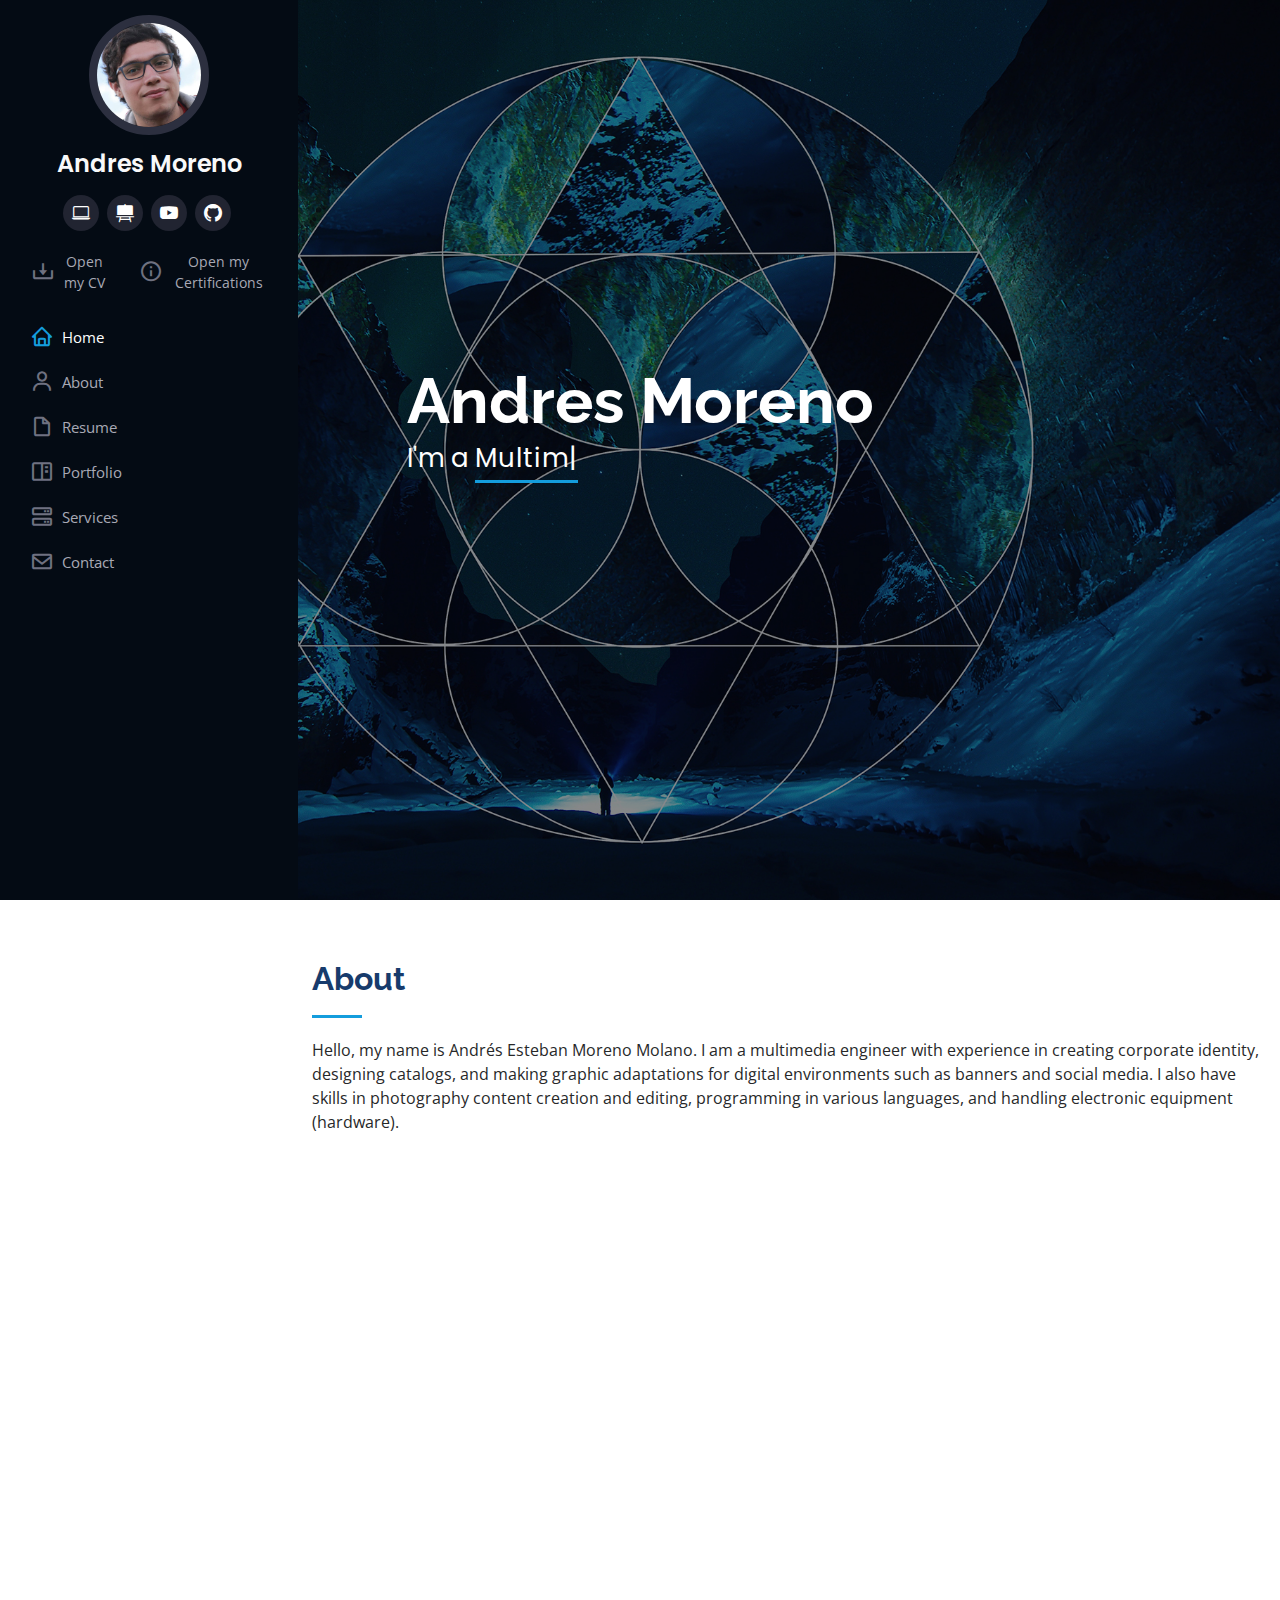
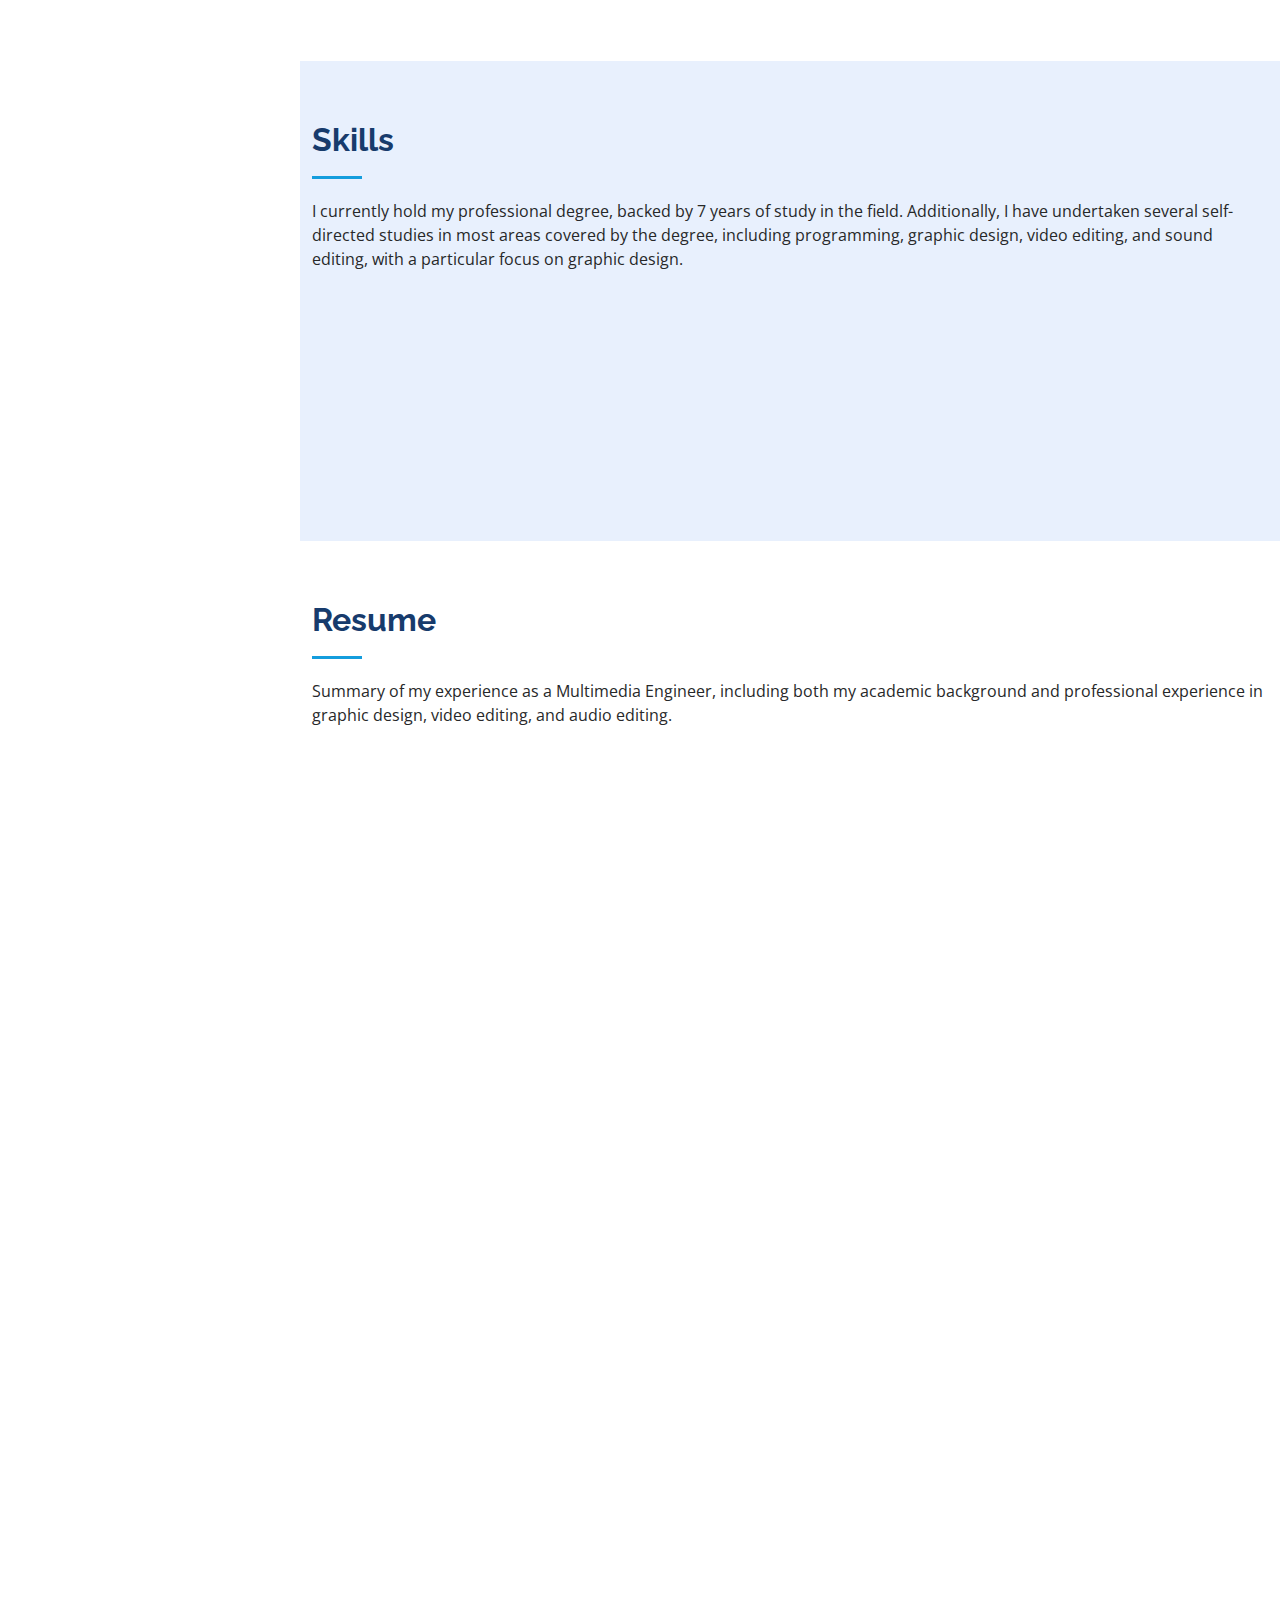
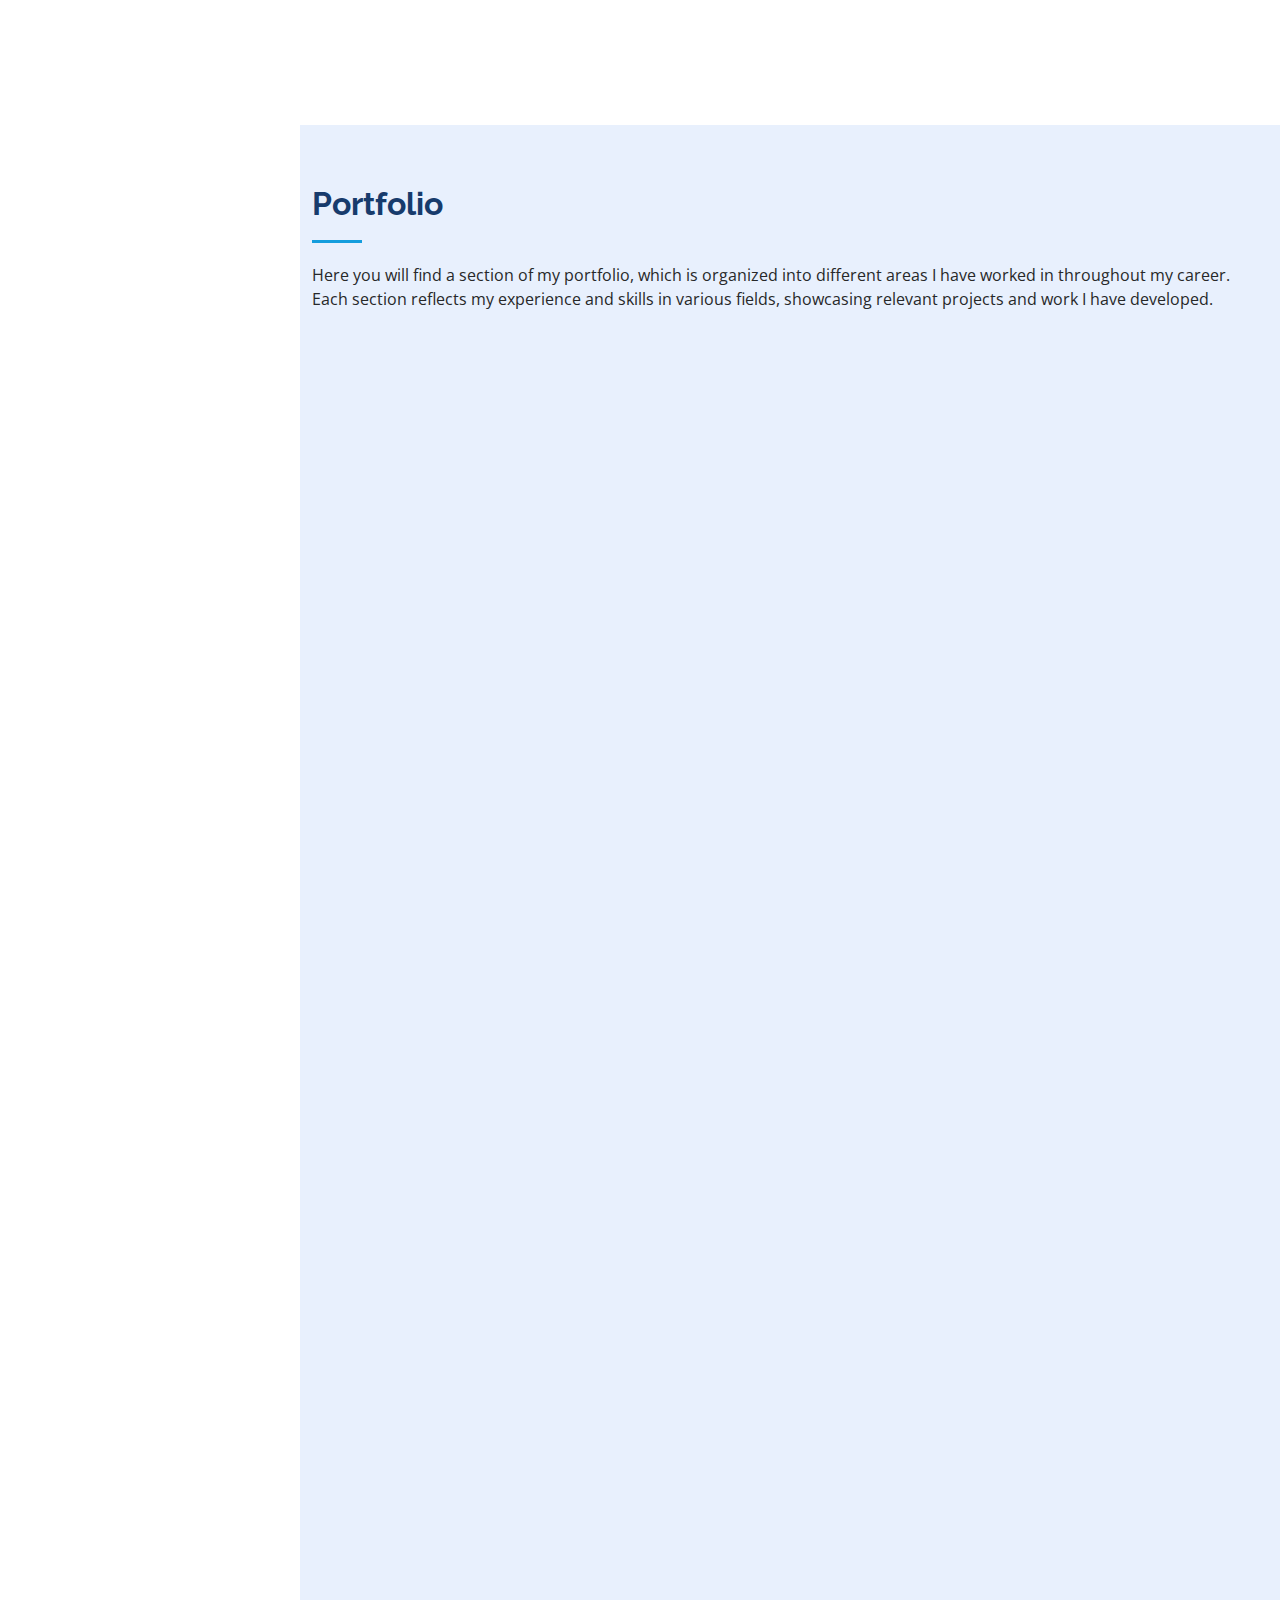
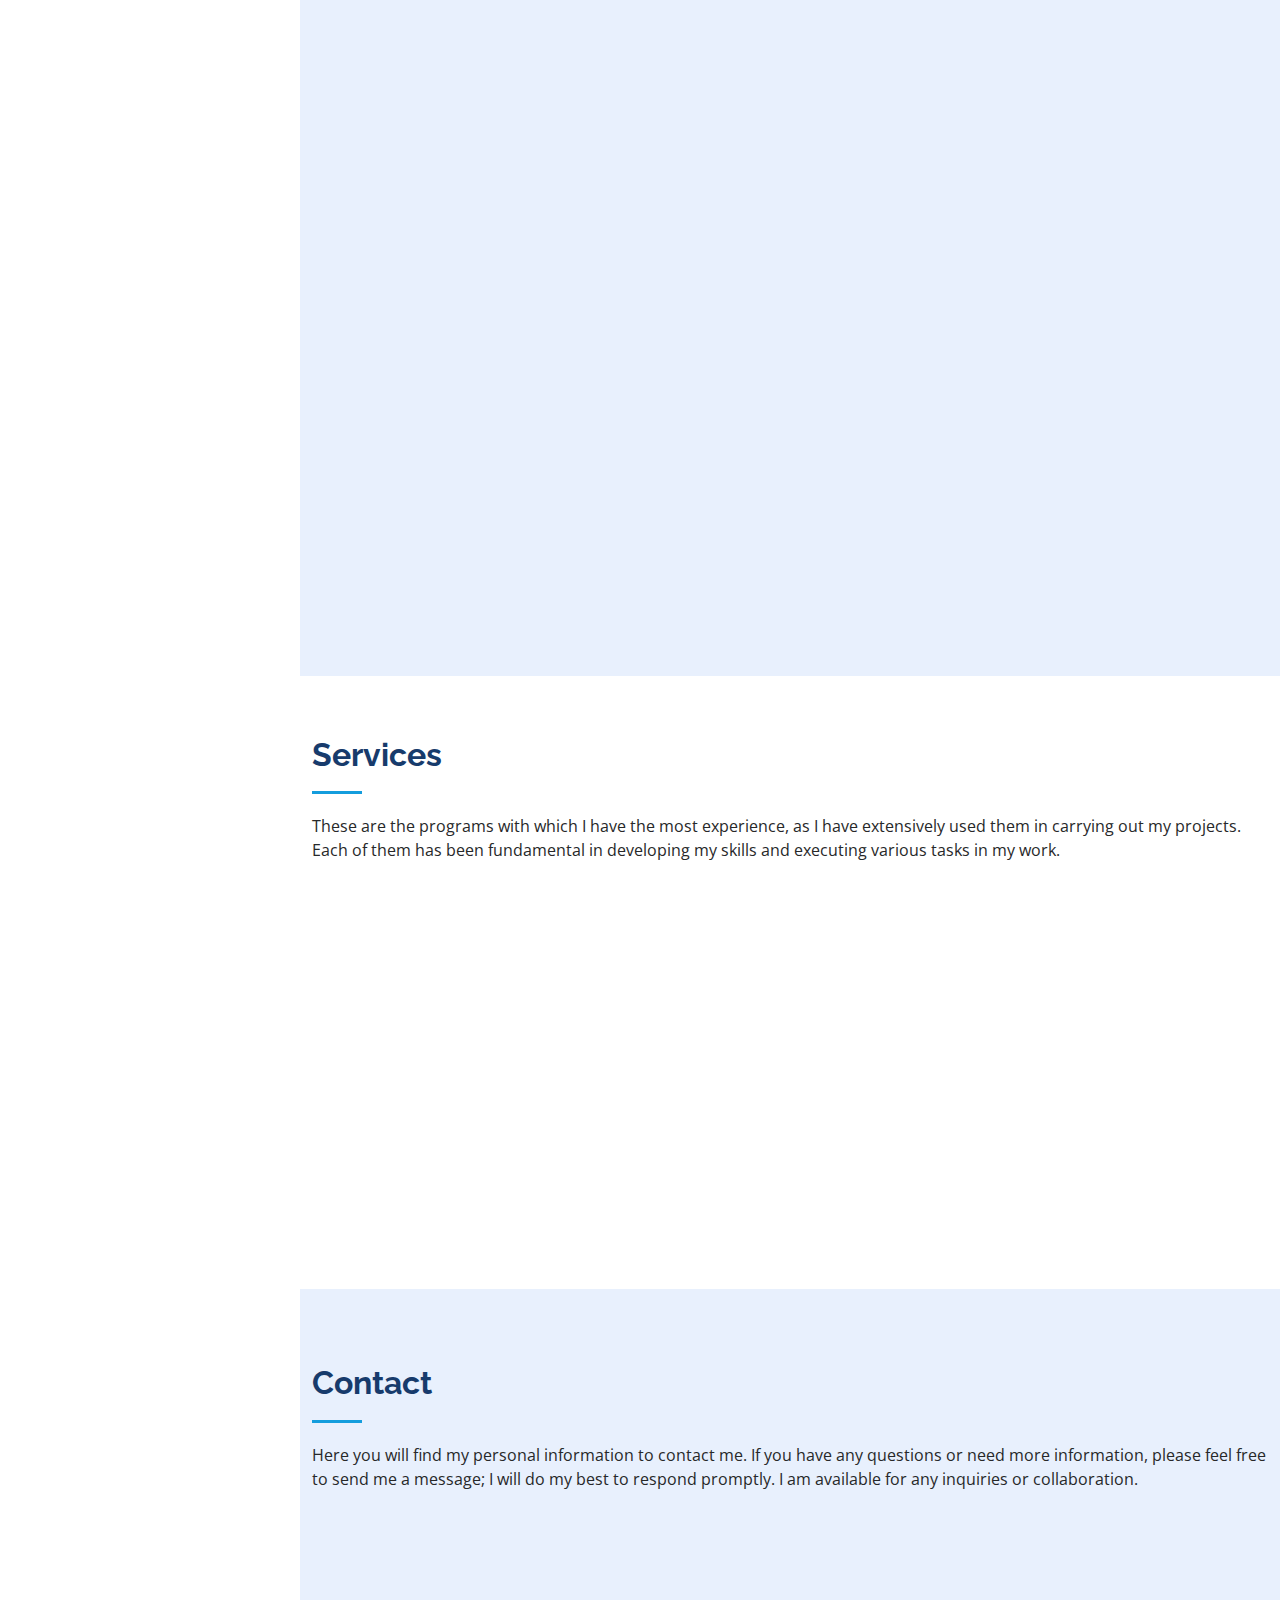
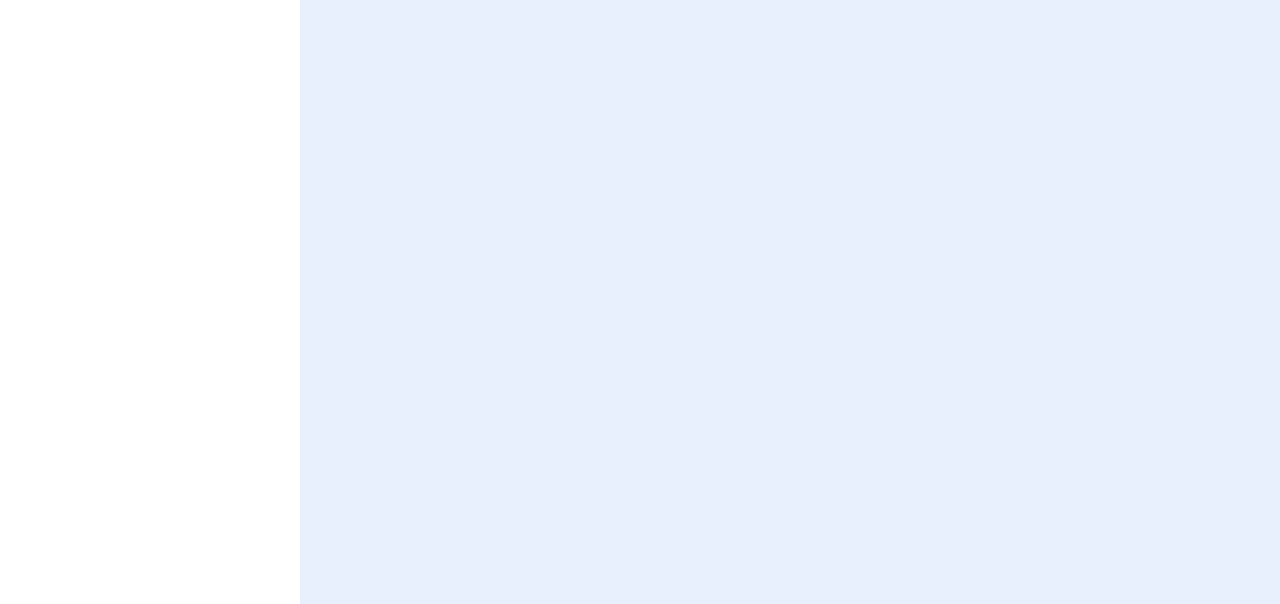
==== commit ff06cf15: "Add files via upload" ====
--- a/index.html
+++ b/index.html
@@ -144,7 +144,7 @@
                   <li>
                     <i class="bi bi-chevron-right"></i>
                     <strong>Website:</strong>
-                    <a href="https://bit.ly/3PAsj8v" class="blue-button" target="_blank">bit.ly/3PAsj8v</a>
+                    <a href="https://bit.ly/3PAsj8v" class="blue-button" target="_blank">bit.ly/48a0MlT</a>
                   </li>
                 </ul>
               </div>
@@ -704,7 +704,7 @@
                 <input type="hidden" name="_captcha" value="false">
 
                 <input type="hidden" name="_next"
-                  value="https://moreno10794.github.io/Portafolio-Hoja-de-vida-/inner-page">
+                  value="https://moreno10794.github.io/Comprehensive-Portfolio-Andres-Moreno/inner-page">
 
                 <div class="row">
                   <div class="form-group col-md-6">
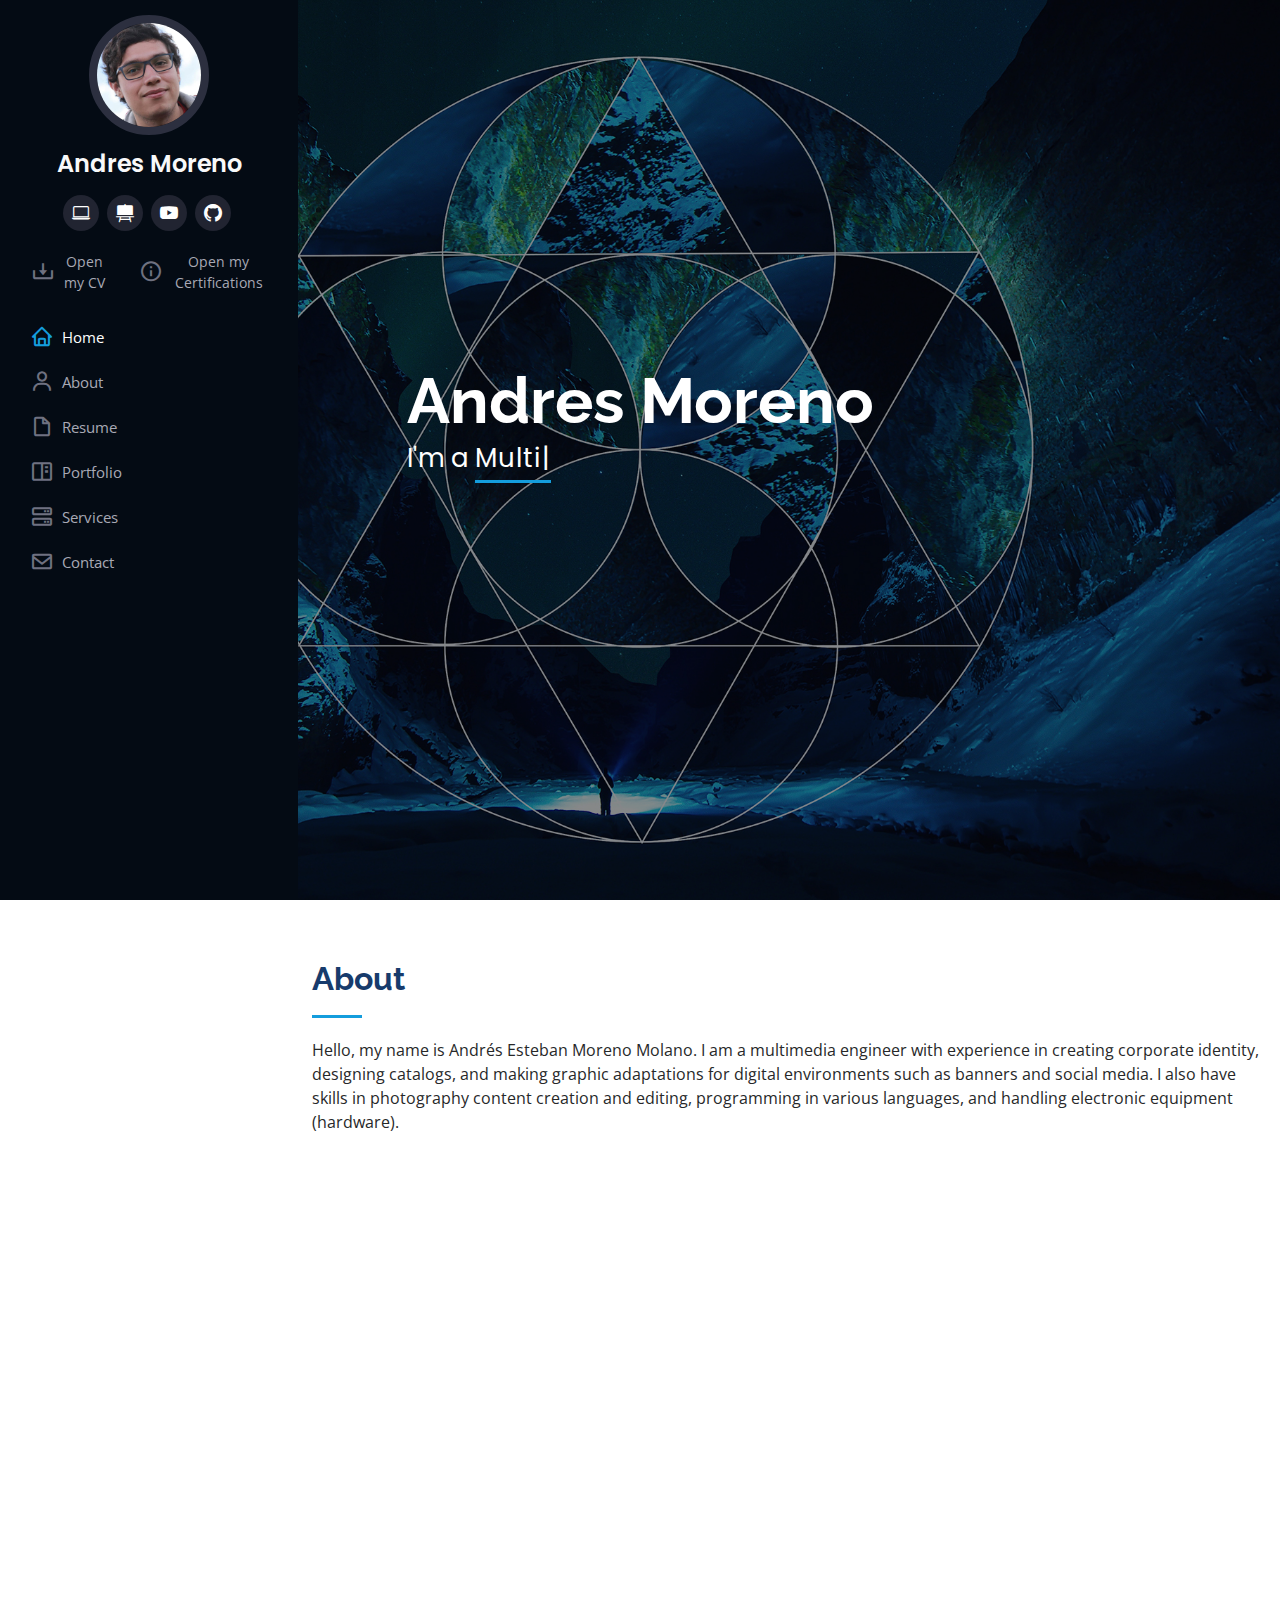
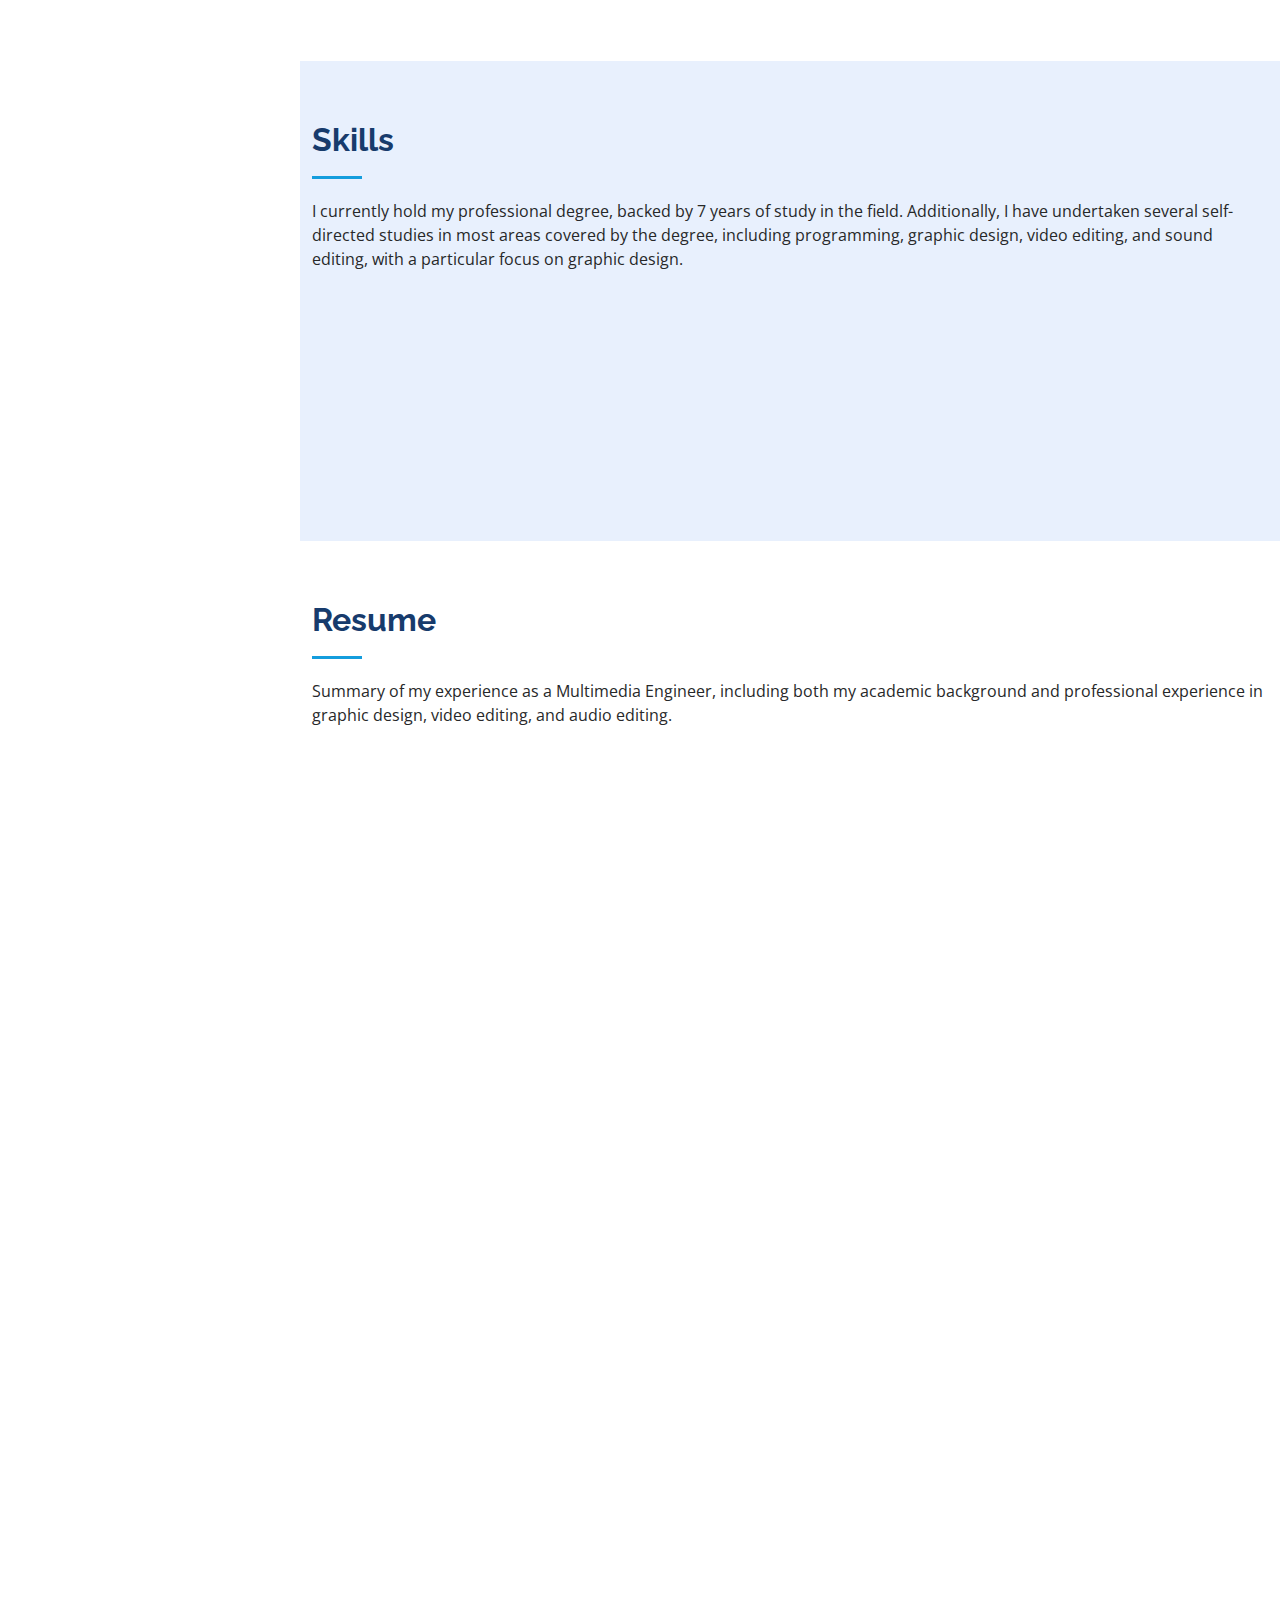
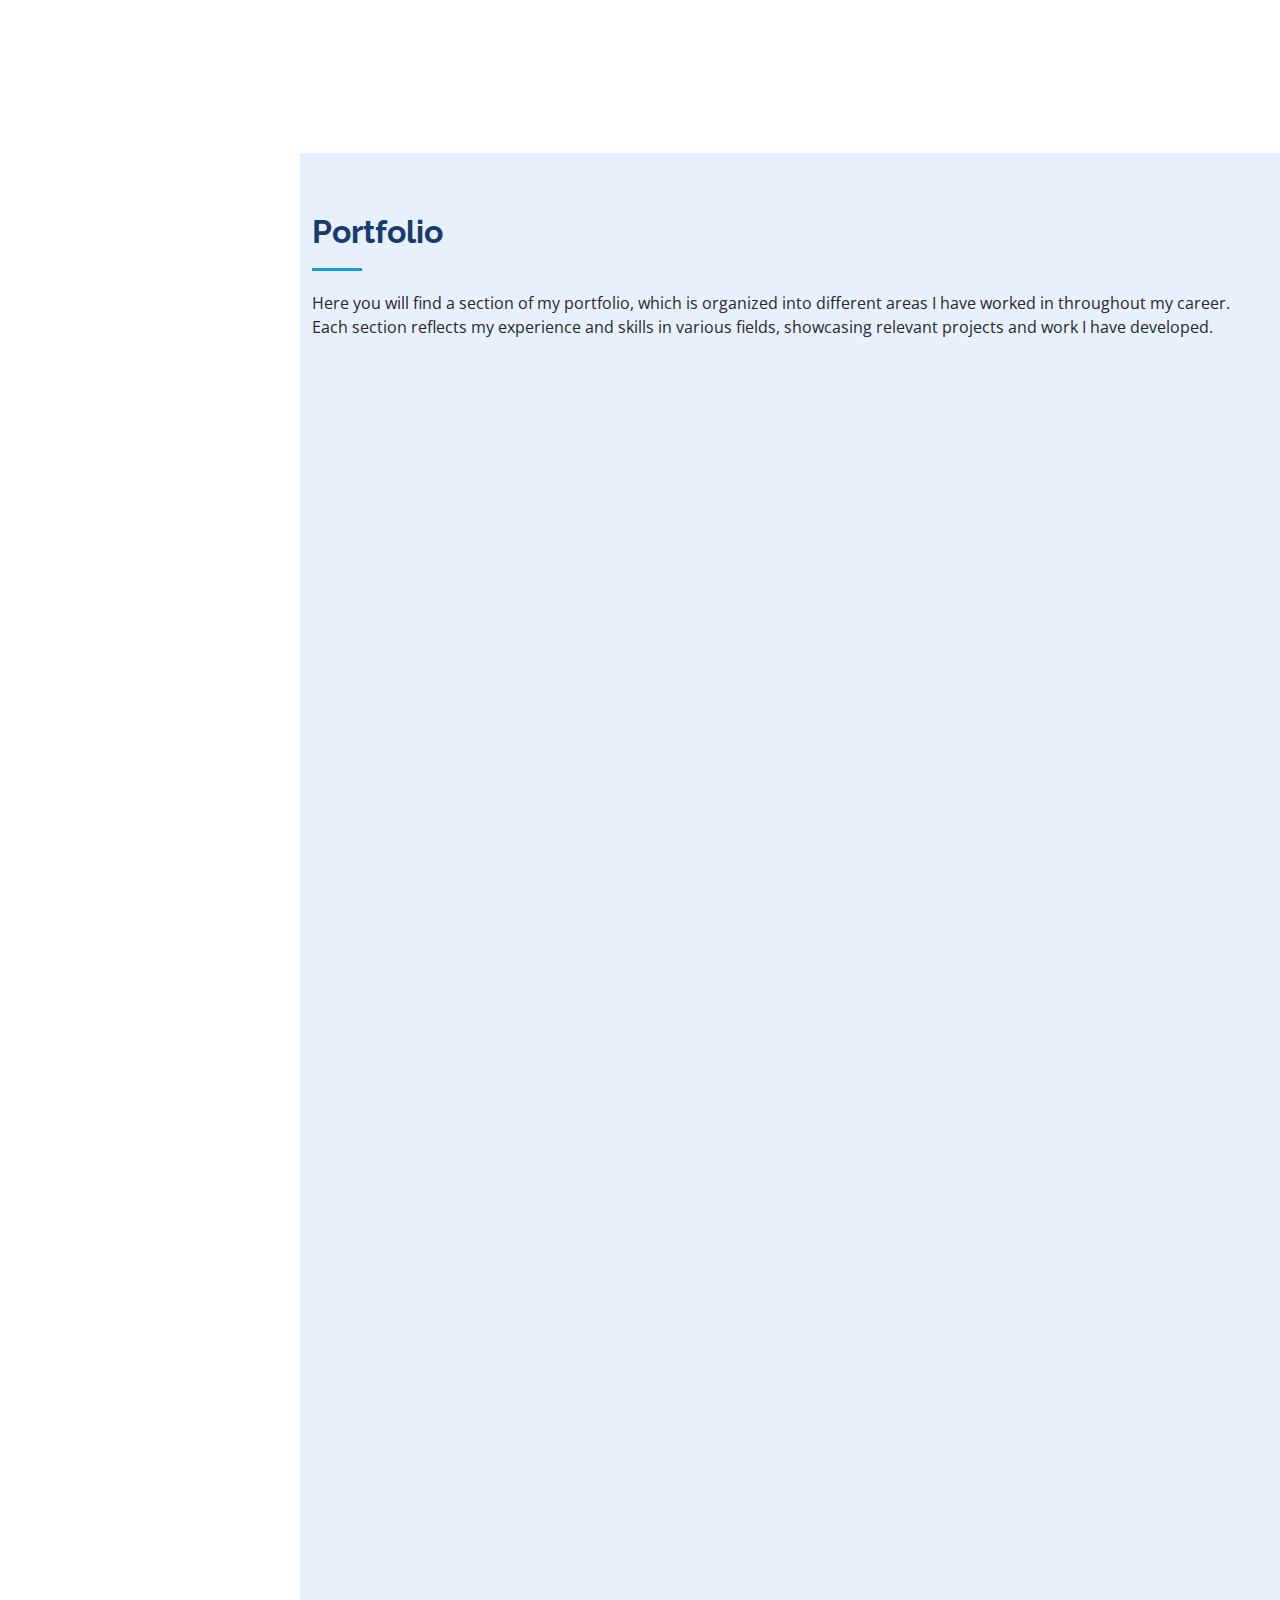
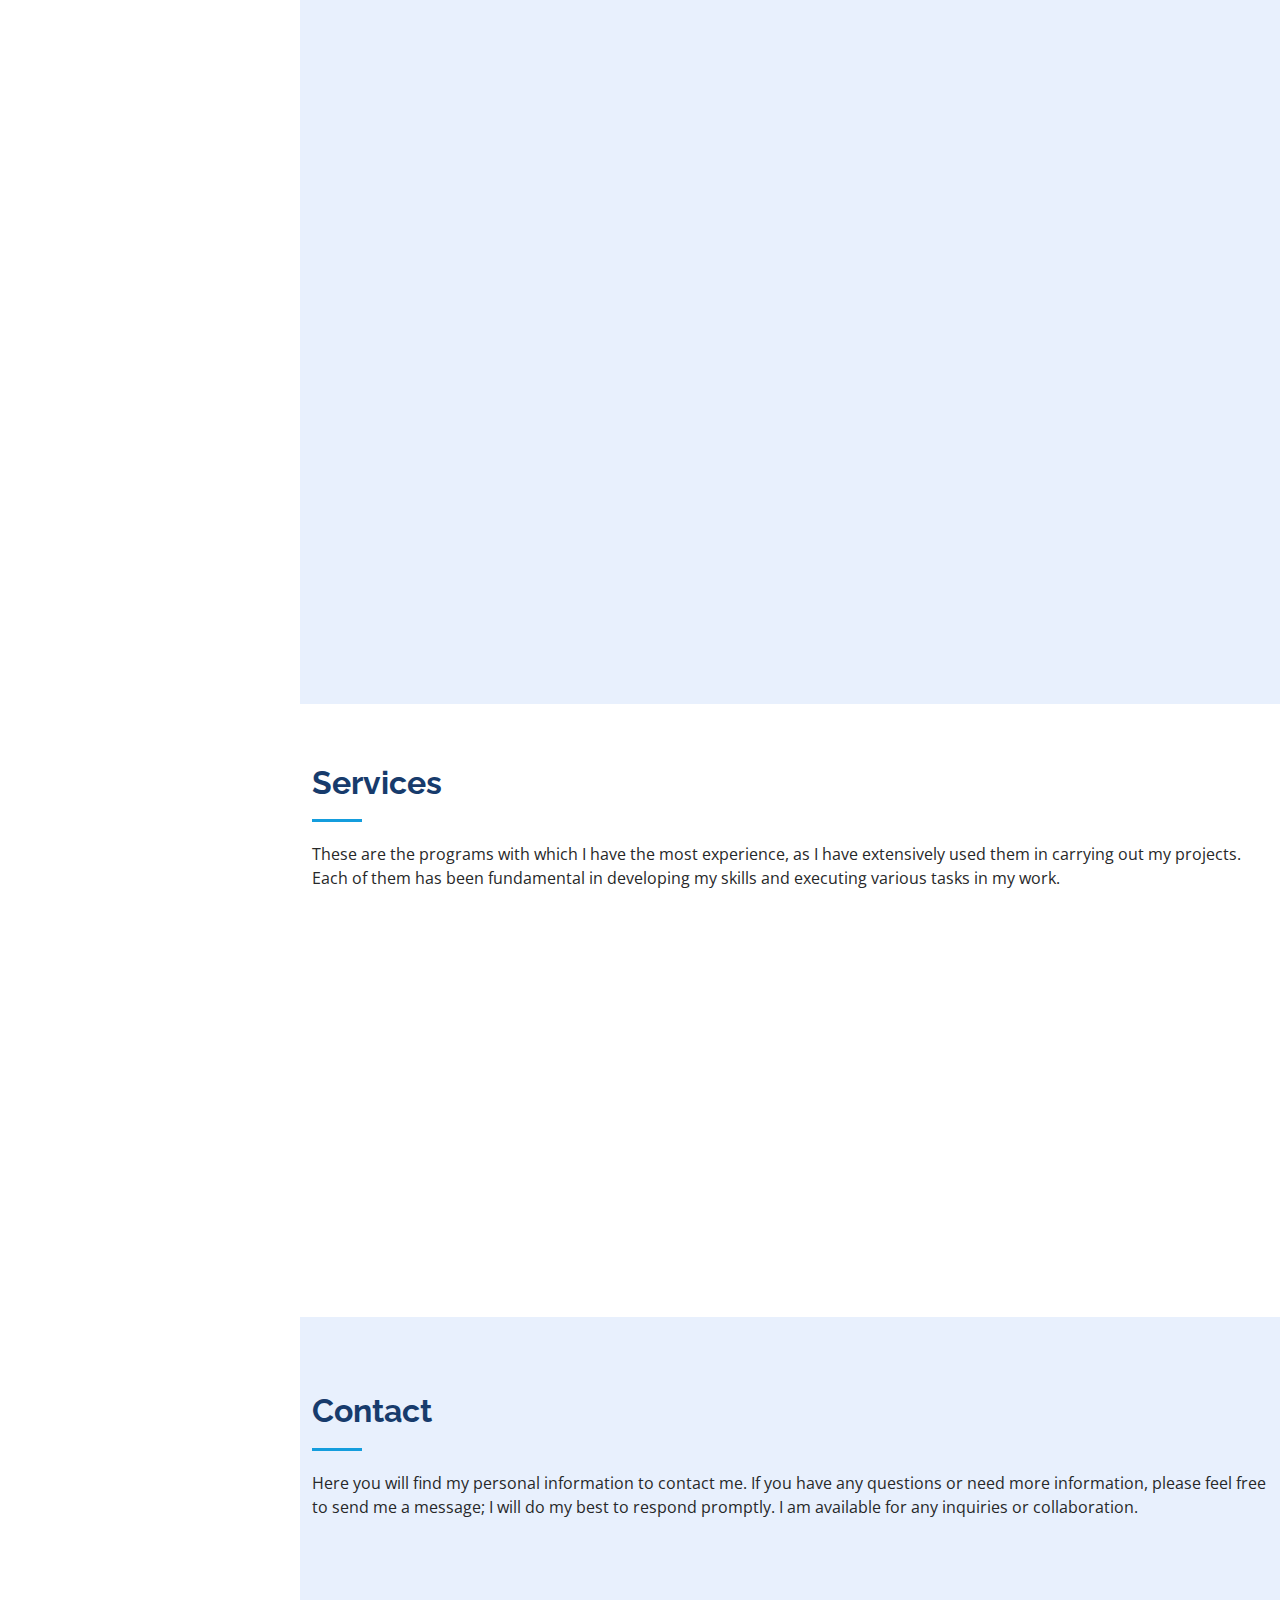
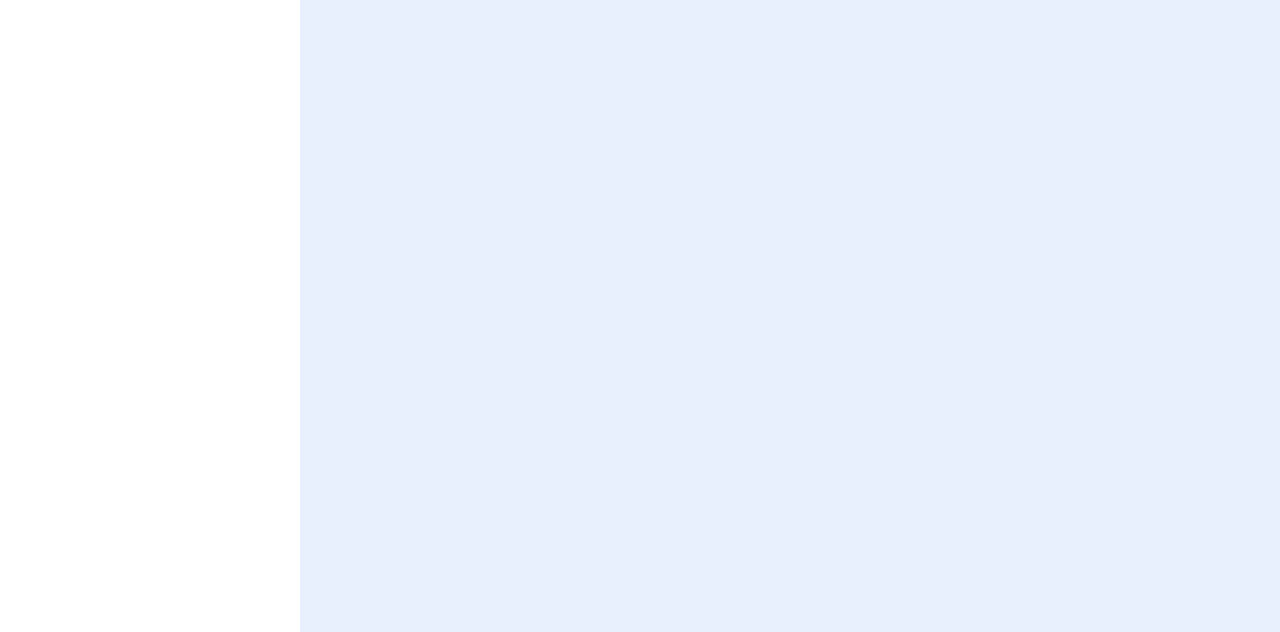
==== commit a34620c1: "Add files via upload" ====
--- a/index.html
+++ b/index.html
@@ -57,8 +57,8 @@
         <div class="nav-menu">
           <ul>
             <div class="center">
-              <li><a href="assets/Curriculum Vitae/Curriculum Vitae Andrés Moreno.pdf" target="_blank" class="btn btn-text"><i
-                    class="bx bx-download"></i><span>Open my CV</span></a></li>
+              <li><a href="assets/Curriculum Vitae/Curriculum Vitae Andrés Moreno.pdf" target="_blank"
+                  class="btn btn-text"><i class="bx bx-download"></i><span>Open my CV</span></a></li>
               <li><a href="assets/Certifications/Certifications Andrés Moreno.pdf" target="_blank"
                   class="btn btn-text"><i class="bx bx-info-circle"></i><span>Open my Certifications</span></a></li>
             </div>
@@ -144,7 +144,7 @@
                   <li>
                     <i class="bi bi-chevron-right"></i>
                     <strong>Website:</strong>
-                    <a href="https://bit.ly/3PAsj8v" class="blue-button" target="_blank">bit.ly/48a0MlT</a>
+                    <a href="https://bit.ly/48a0MlT" class="blue-button" target="_blank">bit.ly/48a0MlT</a>
                   </li>
                 </ul>
               </div>
@@ -256,19 +256,23 @@
 
             <h3 class="resume-title">Education</h3>
             <div class="resume-item">
-              <h4>UNDERGRADUATE DEGREE IN MULTIMEDIA ENGINEERING</h4>
-              <h5>2017 - 2024</h5>
-              <p><em>San Buenaventura University , Bogotá</em></p>
-              <p>At this institution, I completed my studies to obtain the degree of Multimedia Engineer.</p>
-            </div>
-
-            <div class="resume-item">
               <h4>High School Diploma</h4>
               <h5>2011 - 2016</h5>
               <p><em>José Eustasio Rivera School, La Calera</em></p>
               <p>At this institution, I completed my foundational training with outstanding results.</p>
             </div>
-          </div>
+
+            <div class="resume-item">
+              <a href="assets/graduation certificate/Graduation certificate Andres Moreno.pdf" target="_blank"
+                class="blue-button">
+                <h4>DEGREE IN MULTIMEDIA ENGINEERING</h4>
+              </a>
+              <h5>2017 - 2024</h5>
+              <p><em>San Buenaventura University , Bogotá</em></p>
+              <p>At this institution, I completed my studies to obtain the degree of Multimedia Engineer.</p>
+            </div>
+          </div>
+
 
           <div class="col-lg-6" data-aos="fade-up">
             <h3 class="resume-title">Professional Experience</h3>
@@ -287,10 +291,10 @@
             </div>
 
             <div class="resume-item">
-              <button type="button" class="blue-button"
-                onclick="window.open('assets/Internships/Internship Certificate for Andrés Moreno.pdf', '_blank')">
+              <a href="assets/Internships/Internship Certificate for Andrés Moreno.pdf" target="_blank"
+                class="blue-button">
                 <h4>Graphic Design Intern</h4>
-              </button>
+              </a>
               <h5>2023 - 2024</h5>
               <p><em>Américas Business Process Services S.A , Bogotá</em></p>
               <ul>
@@ -303,7 +307,8 @@
                 </li>
                 <li>
                   My internship at Américas BPS strengthened my professional profile and provided me with valuable
-                  experience in graphic design and branding. This experience enhanced my skills and prepared me for new
+                  experience in graphic design and branding. This experience enhanced my skills and prepared me for
+                  new
                   job opportunities.
                 </li>
               </ul>
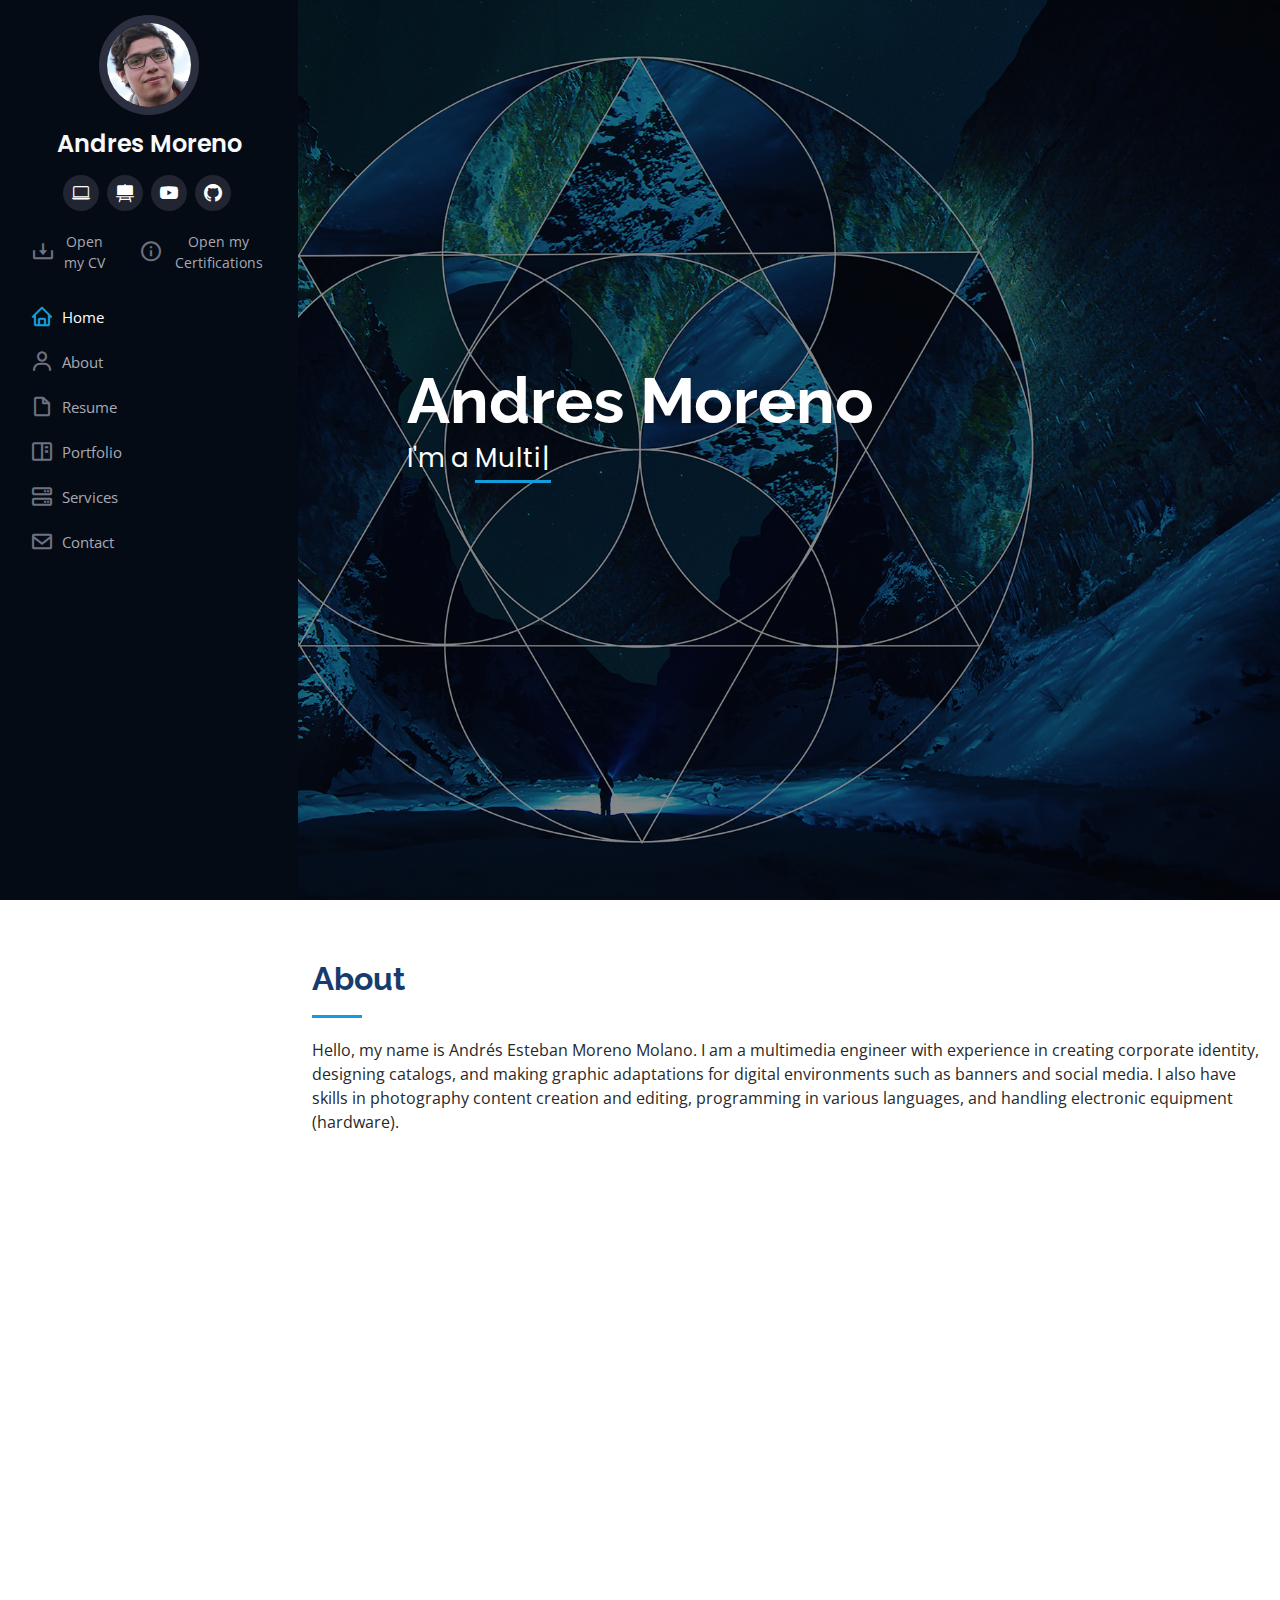
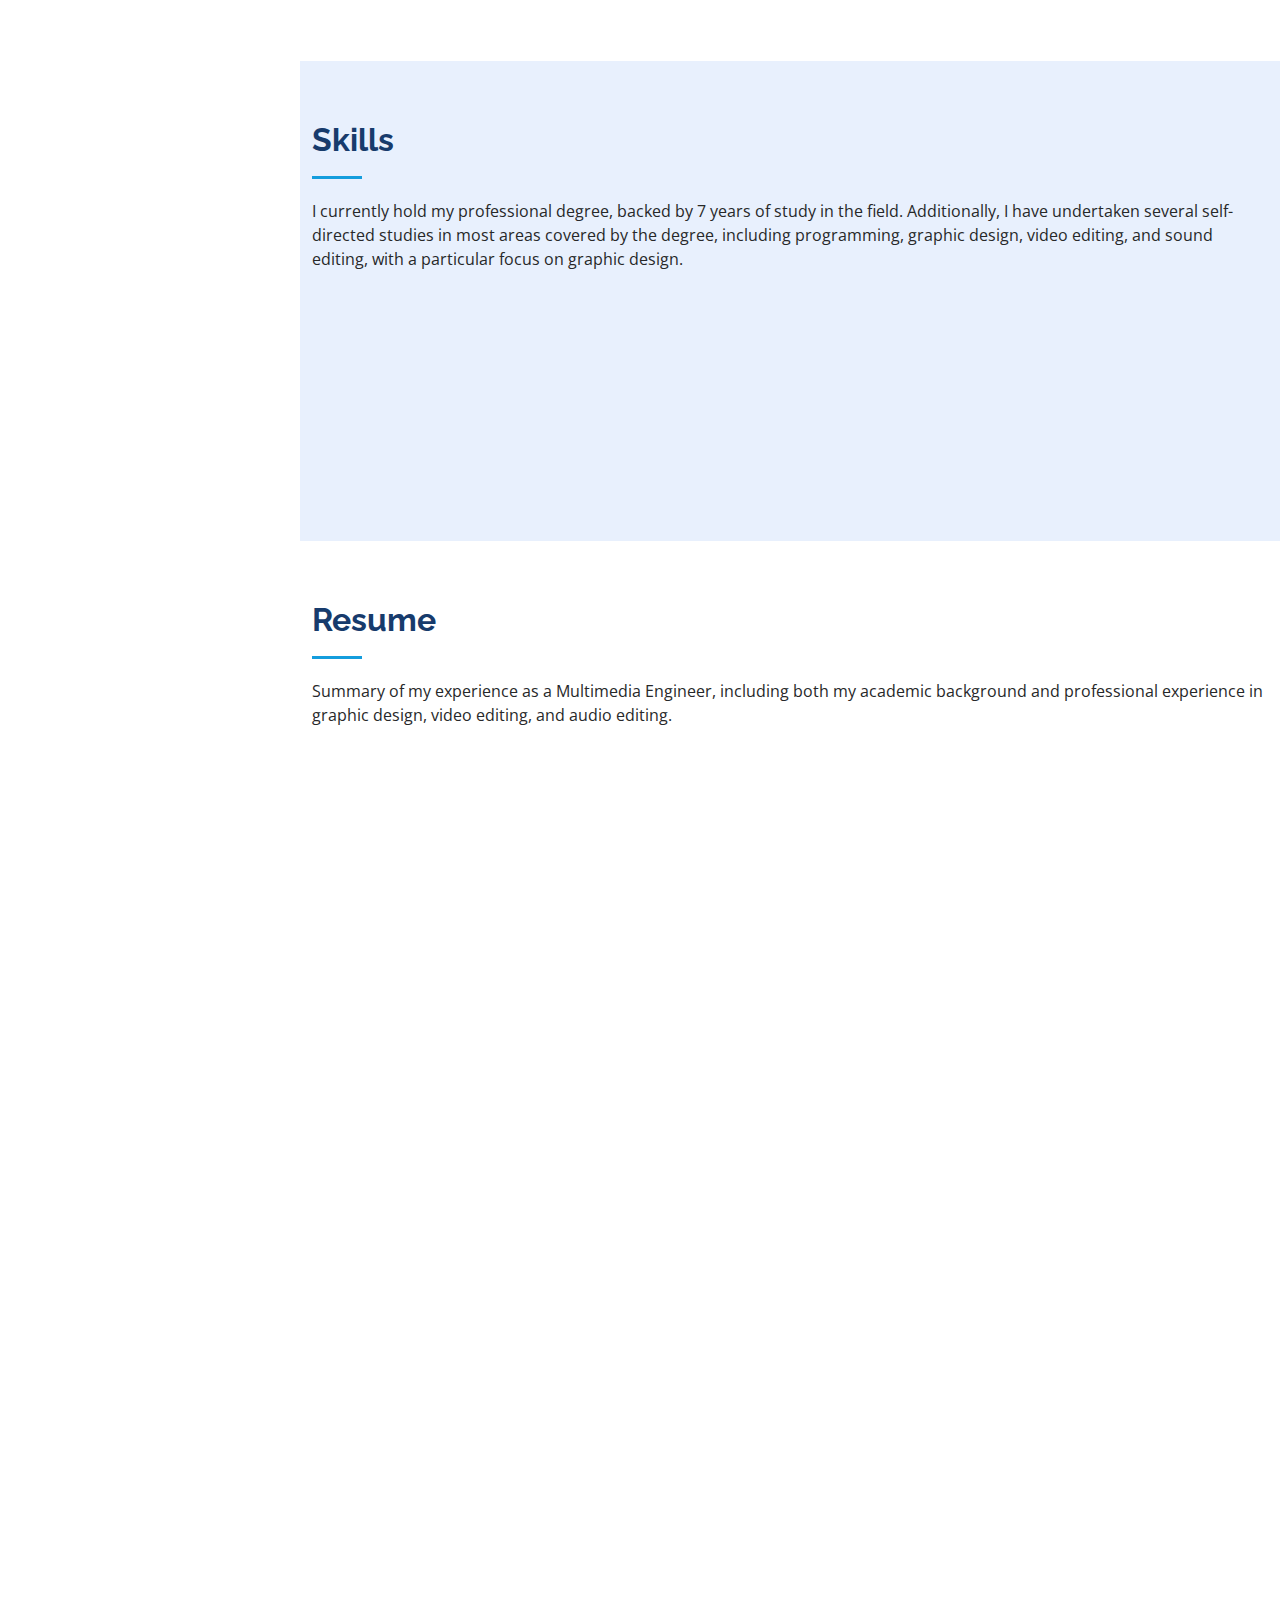
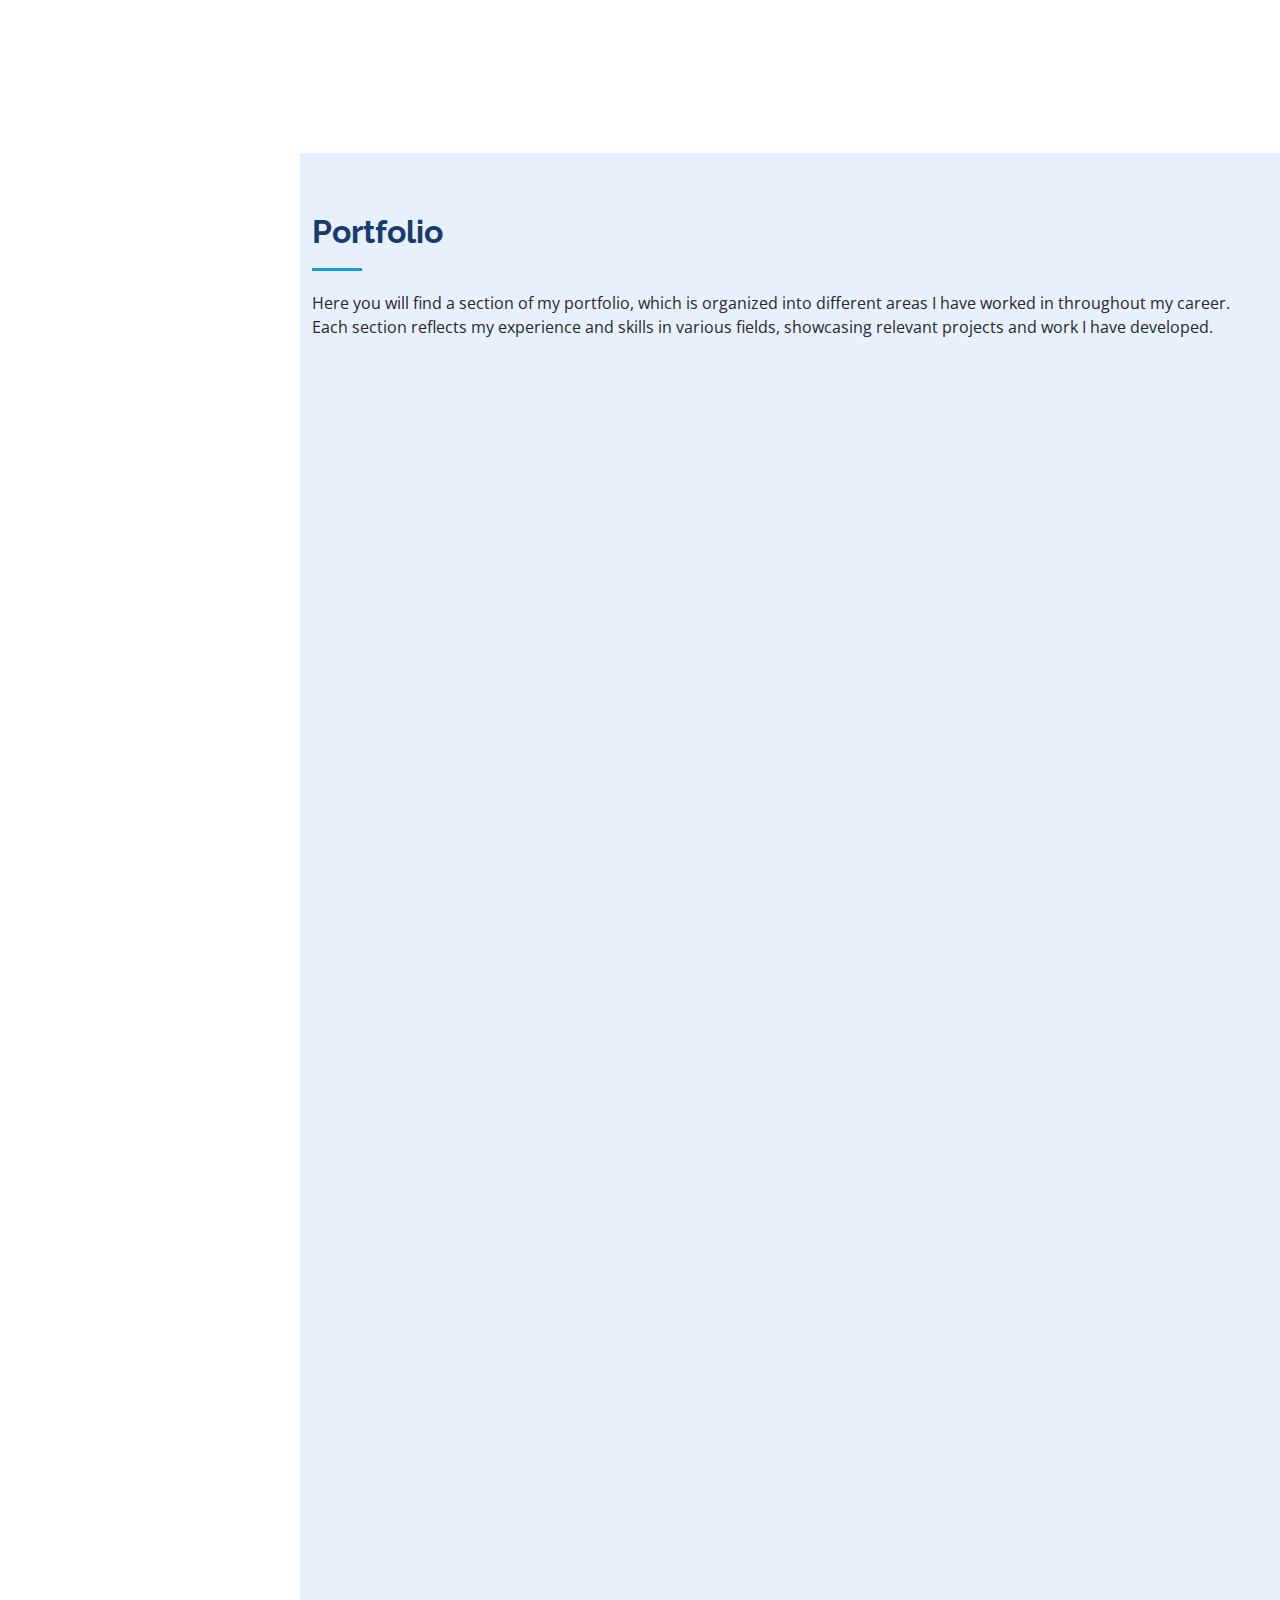
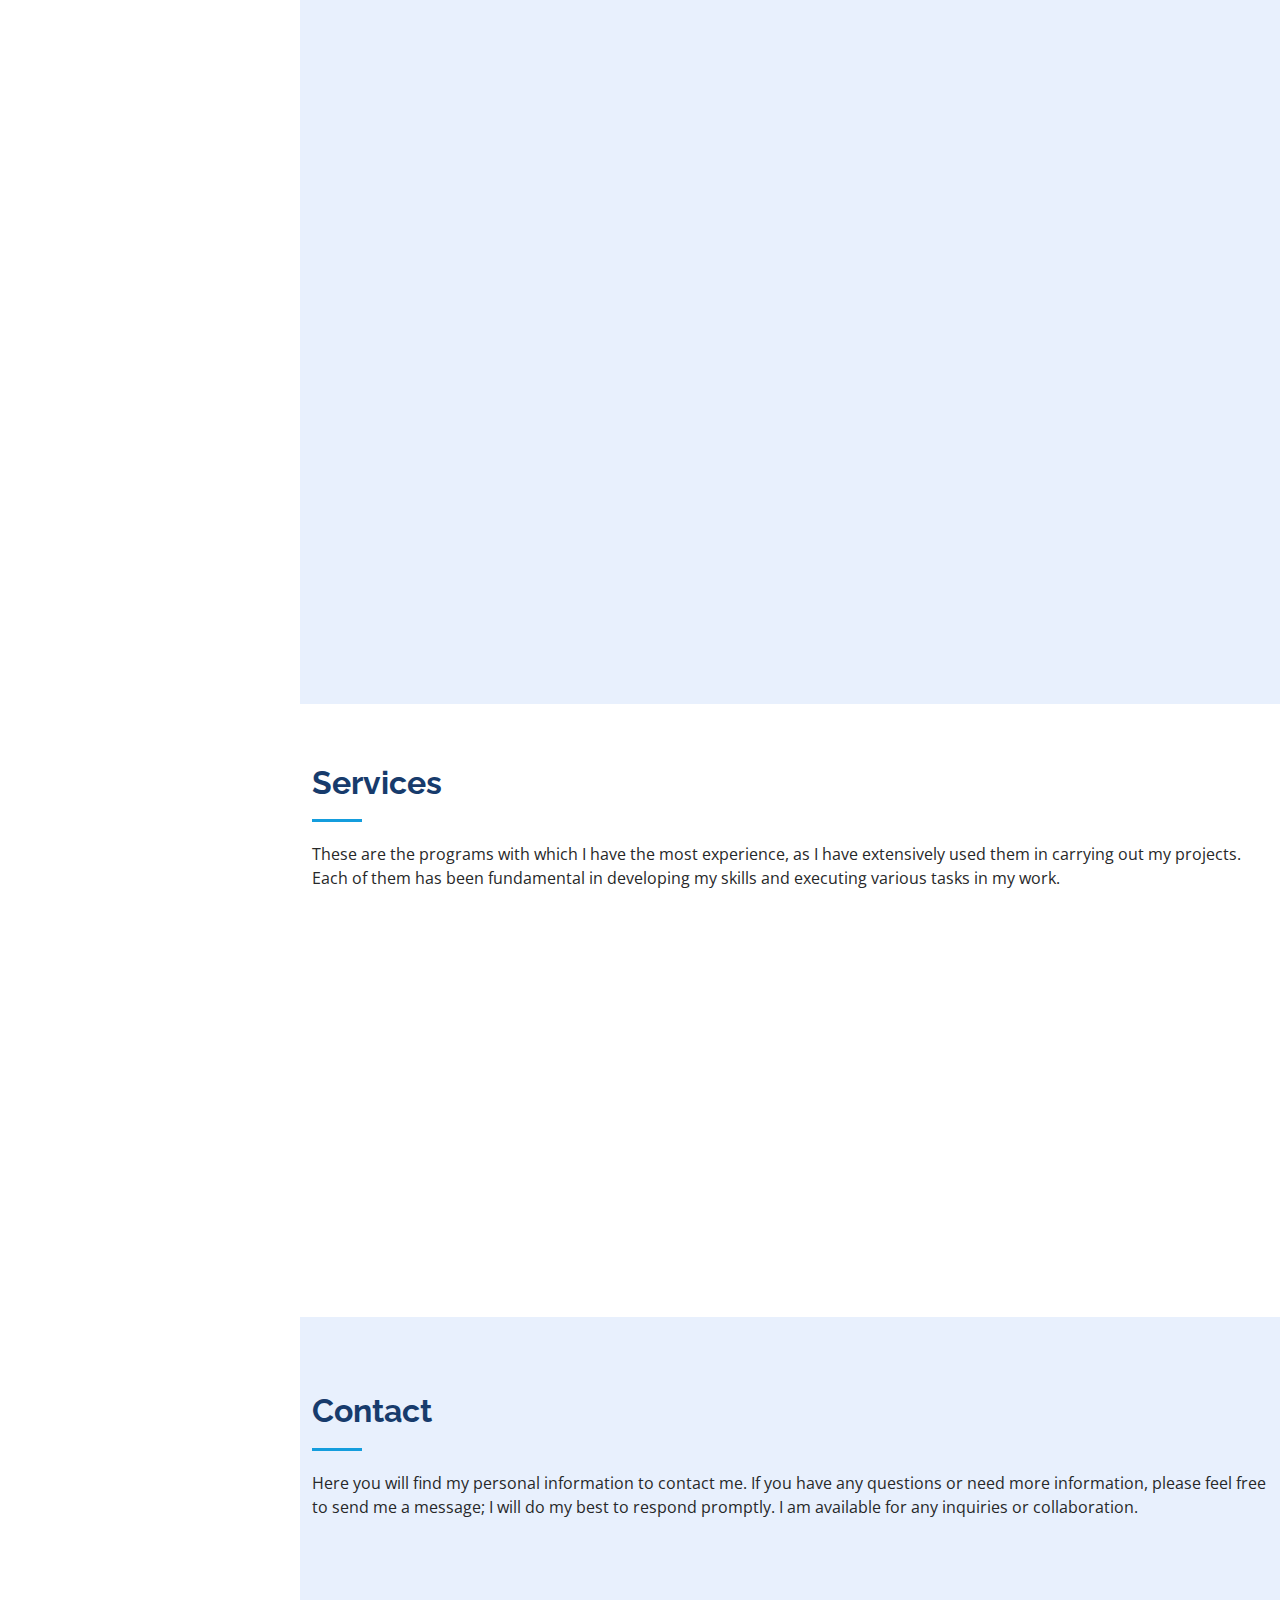
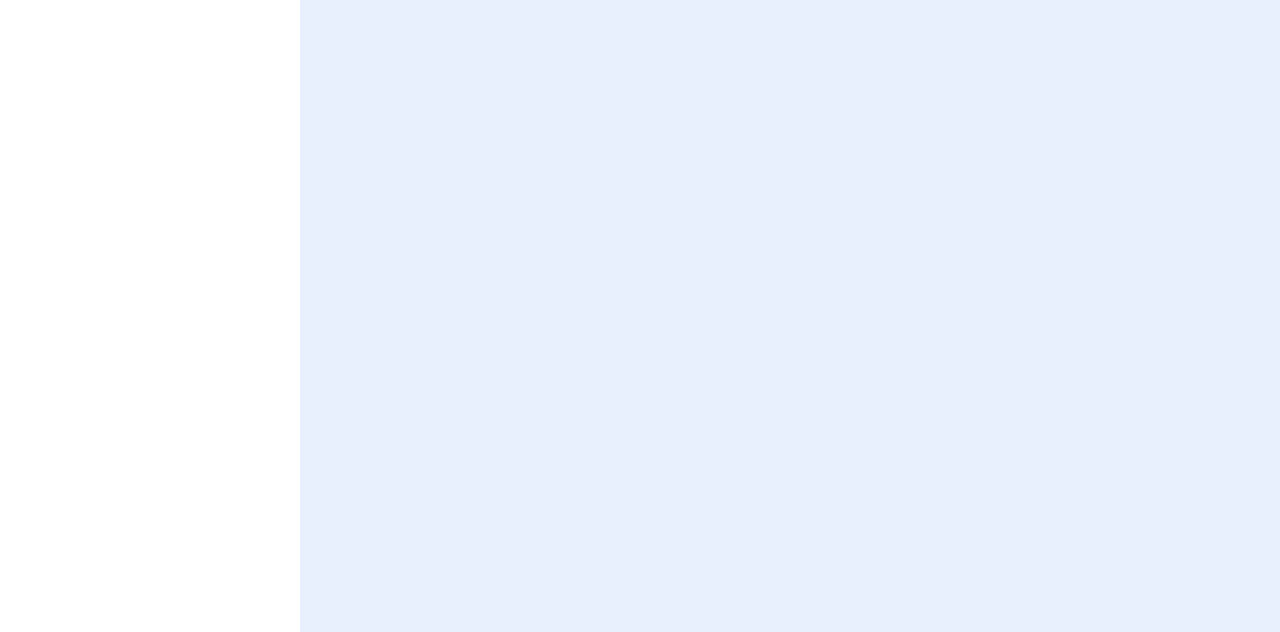
==== commit e9eb76ab: "Update index.html" ====
--- a/index.html
+++ b/index.html
@@ -263,7 +263,7 @@
             </div>
 
             <div class="resume-item">
-              <a href="assets/graduation certificate/Graduation certificate Andres Moreno.pdf" target="_blank"
+              <a href="assets/Graduation certificate/Graduation certificate Andres Moreno.pdf" target="_blank"
                 class="blue-button">
                 <h4>DEGREE IN MULTIMEDIA ENGINEERING</h4>
               </a>
@@ -786,4 +786,4 @@
 
 </body>
 
-</html>+</html>
--- a/assets/css/style.css
+++ b/assets/css/style.css
@@ -35,8 +35,6 @@
   color: #37b3ed;
   text-decoration: none;
 }
-
-
 
 h1,
 h2,
@@ -45,6 +43,16 @@
 h5,
 h6 {
   font-family: "Raleway", sans-serif;
+}
+
+/* Profile adjustments */
+.profile img {
+  max-width: 100px; /* Ajusta el tamaño máximo de la imagen a tu preferencia */
+  height: auto; /* Mantiene la proporción de la imagen */
+}
+
+.profile h1 {
+  font-size: 20px; /* Ajusta el tamaño del texto a tu preferencia */
 }
 
 /*--------------------------------------------------------------
@@ -72,7 +80,6 @@
 
 .back-to-top:hover {
   background: #2eafec;
-  color: #fff;
 }
 
 .back-to-top.active {
